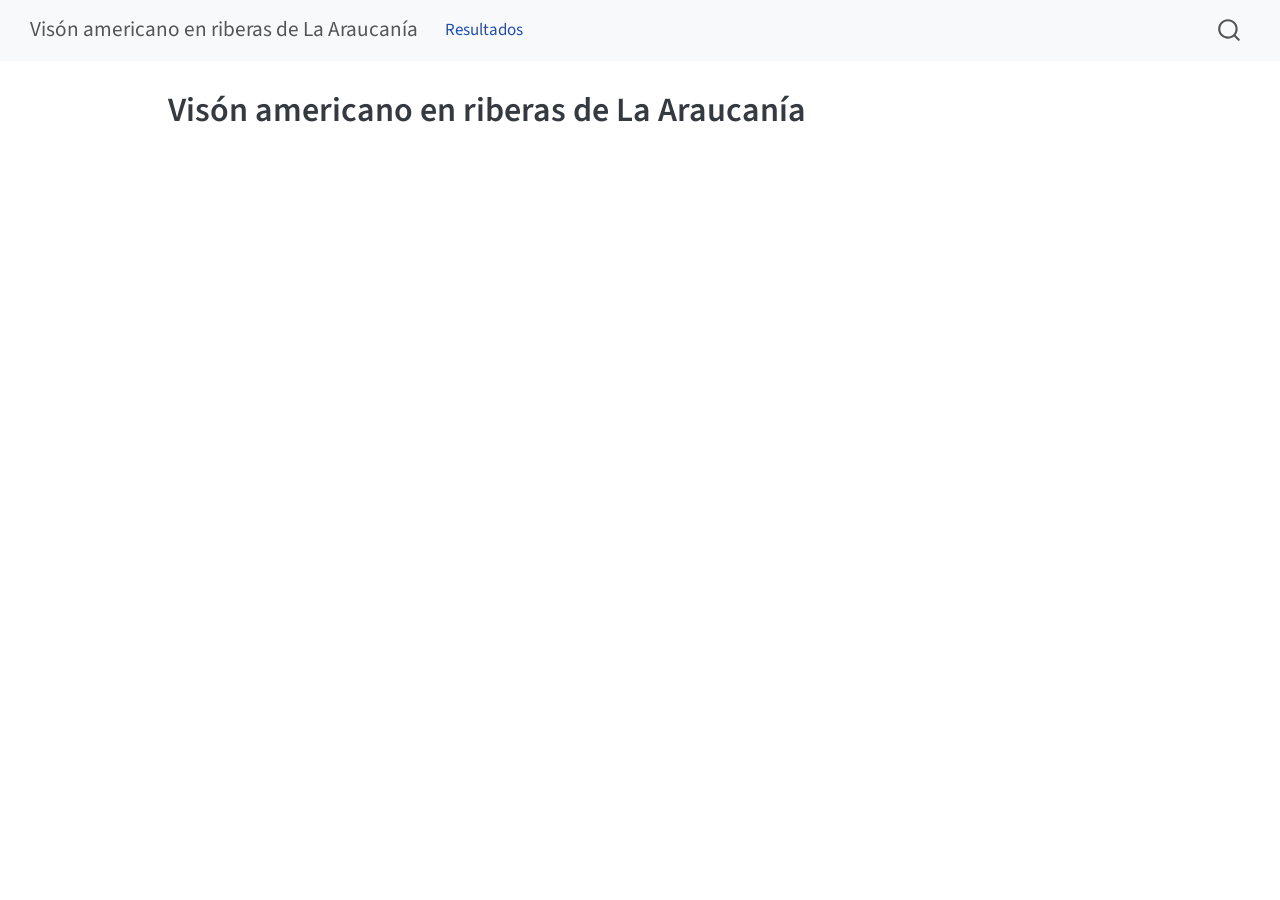
==== docs/index.html @ 44cff596 "eliminar docs/ de gitignore" ====
<!DOCTYPE html>
<html xmlns="http://www.w3.org/1999/xhtml" lang="en" xml:lang="en"><head>

<meta charset="utf-8">
<meta name="generator" content="quarto-1.9.38">

<meta name="viewport" content="width=device-width, initial-scale=1.0, user-scalable=yes">


<title>Visón americano en riberas de La Araucanía</title>
<style>
/* Default styles provided by pandoc.
** See https://pandoc.org/MANUAL.html#variables-for-html for config info.
*/
code{white-space: pre-wrap;}
span.smallcaps{font-variant: small-caps;}
div.columns{display: flex; gap: min(4vw, 1.5em);}
div.column{flex: auto; overflow-x: auto;}
div.hanging-indent{margin-left: 1.5em; text-indent: -1.5em;}
ul.task-list{list-style: none;}
ul.task-list li input[type="checkbox"] {
  width: 0.8em;
  margin: 0 0.8em 0.2em -1em; /* quarto-specific, see https://github.com/quarto-dev/quarto-cli/issues/4556 */ 
  vertical-align: middle;
}
</style>


<script src="site_libs/quarto-nav/quarto-nav.js"></script>
<script src="site_libs/quarto-nav/headroom.min.js"></script>
<script src="site_libs/clipboard/clipboard.min.js"></script>
<script src="site_libs/quarto-search/autocomplete.umd.js"></script>
<script src="site_libs/quarto-search/fuse.min.js"></script>
<script src="site_libs/quarto-search/quarto-search.js"></script>
<meta name="quarto:offset" content="./">
<script src="site_libs/quarto-html/quarto.js" type="module"></script>
<script src="site_libs/quarto-html/tabsets/tabsets.js" type="module"></script>
<script src="site_libs/quarto-html/popper.min.js"></script>
<script src="site_libs/quarto-html/tippy.umd.min.js"></script>
<script src="site_libs/quarto-html/anchor.min.js"></script>
<link href="site_libs/quarto-html/tippy.css" rel="stylesheet">
<link href="site_libs/quarto-html/quarto-syntax-highlighting-15634bcf2e68342d4ad2dfa704d543f6.css" rel="stylesheet" id="quarto-text-highlighting-styles">
<script src="site_libs/bootstrap/bootstrap.min.js"></script>
<link href="site_libs/bootstrap/bootstrap-icons.css" rel="stylesheet">
<link href="site_libs/bootstrap/bootstrap-158031087360bce0ff56dc785ce39e06.min.css" rel="stylesheet" append-hash="true" id="quarto-bootstrap" data-mode="light">
<script id="quarto-search-options" type="application/json">{
  "location": "navbar",
  "copy-button": false,
  "collapse-after": 3,
  "panel-placement": "end",
  "type": "overlay",
  "limit": 50,
  "keyboard-shortcut": [
    "f",
    "/",
    "s"
  ],
  "show-item-context": false,
  "language": {
    "search-no-results-text": "No results",
    "search-matching-documents-text": "matching documents",
    "search-copy-link-title": "Copy link to search",
    "search-hide-matches-text": "Hide additional matches",
    "search-more-match-text": "more match in this document",
    "search-more-matches-text": "more matches in this document",
    "search-clear-button-title": "Clear",
    "search-text-placeholder": "",
    "search-detached-cancel-button-title": "Cancel",
    "search-submit-button-title": "Submit",
    "search-label": "Search"
  }
}</script>


<link rel="stylesheet" href="styles.css">
</head>

<body class="nav-fixed quarto-light">

<div id="quarto-search-results"></div>
  <header id="quarto-header" class="headroom fixed-top">
    <nav class="navbar navbar-expand-lg " data-bs-theme="dark">
      <div class="navbar-container container-fluid">
      <div class="navbar-brand-container mx-auto">
    <a class="navbar-brand" href="./index.html">
    <span class="navbar-title">Visón americano en riberas de La Araucanía</span>
    </a>
  </div>
            <div id="quarto-search" class="" title="Search"></div>
          <button class="navbar-toggler" type="button" data-bs-toggle="collapse" data-bs-target="#navbarCollapse" aria-controls="navbarCollapse" role="menu" aria-expanded="false" aria-label="Toggle navigation" onclick="if (window.quartoToggleHeadroom) { window.quartoToggleHeadroom(); }">
  <span class="navbar-toggler-icon"></span>
</button>
          <div class="collapse navbar-collapse" id="navbarCollapse">
            <ul class="navbar-nav navbar-nav-scroll me-auto">
  <li class="nav-item">
    <a class="nav-link active" href="./index.html" aria-current="page"> 
<span class="menu-text">Resultados</span></a>
  </li>  
</ul>
          </div> <!-- /navcollapse -->
            <div class="quarto-navbar-tools">
</div>
      </div> <!-- /container-fluid -->
    </nav>
</header>
<!-- content -->
<div id="quarto-content" class="quarto-container page-columns page-rows-contents page-layout-article page-navbar">
<!-- sidebar -->
<!-- margin-sidebar -->
    <div id="quarto-margin-sidebar" class="sidebar margin-sidebar zindex-bottom">
        
    </div>
<!-- main -->
<main class="content" id="quarto-document-content">

<header id="title-block-header" class="quarto-title-block default">
<div class="quarto-title">
<h1 class="title">Visón americano en riberas de La Araucanía</h1>
</div>



<div class="quarto-title-meta">

    
  
    
  </div>
  


</header>





</main> <!-- /main -->
<script id="quarto-html-after-body" type="application/javascript">
  window.document.addEventListener("DOMContentLoaded", function (event) {
    const icon = "";
    const anchorJS = new window.AnchorJS();
    anchorJS.options = {
      placement: 'right',
      icon: icon
    };
    anchorJS.add('.anchored');
    const isCodeAnnotation = (el) => {
      for (const clz of el.classList) {
        if (clz.startsWith('code-annotation-')) {                     
          return true;
        }
      }
      return false;
    }
    const onCopySuccess = function(e) {
      // button target
      const button = e.trigger;
      // don't keep focus
      button.blur();
      // flash "checked"
      button.classList.add('code-copy-button-checked');
      var currentTitle = button.getAttribute("title");
      button.setAttribute("title", "Copied!");
      let tooltip;
      if (window.bootstrap) {
        button.setAttribute("data-bs-toggle", "tooltip");
        button.setAttribute("data-bs-placement", "left");
        button.setAttribute("data-bs-title", "Copied!");
        tooltip = new bootstrap.Tooltip(button, 
          { trigger: "manual", 
            customClass: "code-copy-button-tooltip",
            offset: [0, -8]});
        tooltip.show();    
      }
      setTimeout(function() {
        if (tooltip) {
          tooltip.hide();
          button.removeAttribute("data-bs-title");
          button.removeAttribute("data-bs-toggle");
          button.removeAttribute("data-bs-placement");
        }
        button.setAttribute("title", currentTitle);
        button.classList.remove('code-copy-button-checked');
      }, 1000);
      // clear code selection
      e.clearSelection();
    }
    const getTextToCopy = function(trigger) {
      const outerScaffold = trigger.parentElement.cloneNode(true);
      const codeEl = outerScaffold.querySelector('code');
      for (const childEl of codeEl.children) {
        if (isCodeAnnotation(childEl)) {
          childEl.remove();
        }
      }
      return codeEl.innerText;
    }
    const clipboard = new window.ClipboardJS('.code-copy-button:not([data-in-quarto-modal])', {
      text: getTextToCopy
    });
    clipboard.on('success', onCopySuccess);
    if (window.document.getElementById('quarto-embedded-source-code-modal')) {
      const clipboardModal = new window.ClipboardJS('.code-copy-button[data-in-quarto-modal]', {
        text: getTextToCopy,
        container: window.document.getElementById('quarto-embedded-source-code-modal')
      });
      clipboardModal.on('success', onCopySuccess);
    }
      var localhostRegex = new RegExp(/^(?:http|https):\/\/localhost\:?[0-9]*\//);
      var mailtoRegex = new RegExp(/^mailto:/);
        var filterRegex = new RegExp('/' + window.location.host + '/');
      var isInternal = (href) => {
          return filterRegex.test(href) || localhostRegex.test(href) || mailtoRegex.test(href);
      }
      // Inspect non-navigation links and adorn them if external
     var links = window.document.querySelectorAll('a[href]:not(.nav-link):not(.navbar-brand):not(.toc-action):not(.sidebar-link):not(.sidebar-item-toggle):not(.pagination-link):not(.no-external):not([aria-hidden]):not(.dropdown-item):not(.quarto-navigation-tool):not(.about-link)');
      for (var i=0; i<links.length; i++) {
        const link = links[i];
        if (!isInternal(link.href)) {
          // undo the damage that might have been done by quarto-nav.js in the case of
          // links that we want to consider external
          if (link.dataset.originalHref !== undefined) {
            link.href = link.dataset.originalHref;
          }
        }
      }
    function tippyHover(el, contentFn, onTriggerFn, onUntriggerFn) {
      const config = {
        allowHTML: true,
        maxWidth: 500,
        delay: 100,
        arrow: false,
        appendTo: function(el) {
            return el.parentElement;
        },
        interactive: true,
        interactiveBorder: 10,
        theme: 'quarto',
        placement: 'bottom-start',
      };
      if (contentFn) {
        config.content = contentFn;
      }
      if (onTriggerFn) {
        config.onTrigger = onTriggerFn;
      }
      if (onUntriggerFn) {
        config.onUntrigger = onUntriggerFn;
      }
      window.tippy(el, config); 
    }
    const noterefs = window.document.querySelectorAll('a[role="doc-noteref"]');
    for (var i=0; i<noterefs.length; i++) {
      const ref = noterefs[i];
      tippyHover(ref, function() {
        // use id or data attribute instead here
        let href = ref.getAttribute('data-footnote-href') || ref.getAttribute('href');
        try { href = new URL(href).hash; } catch {}
        const id = href.replace(/^#\/?/, "");
        const note = window.document.getElementById(id);
        if (note) {
          return note.innerHTML;
        } else {
          return "";
        }
      });
    }
    const xrefs = window.document.querySelectorAll('a.quarto-xref');
    const processXRef = (id, note) => {
      // Strip column container classes
      const stripColumnClz = (el) => {
        el.classList.remove("page-full", "page-columns");
        if (el.children) {
          for (const child of el.children) {
            stripColumnClz(child);
          }
        }
      }
      stripColumnClz(note)
      if (id === null || id.startsWith('sec-')) {
        // Special case sections, only their first couple elements
        const container = document.createElement("div");
        if (note.children && note.children.length > 2) {
          container.appendChild(note.children[0].cloneNode(true));
          for (let i = 1; i < note.children.length; i++) {
            const child = note.children[i];
            if (child.tagName === "P" && child.innerText === "") {
              continue;
            } else {
              container.appendChild(child.cloneNode(true));
              break;
            }
          }
          if (window.Quarto?.typesetMath) {
            window.Quarto.typesetMath(container);
          }
          return container.innerHTML
        } else {
          if (window.Quarto?.typesetMath) {
            window.Quarto.typesetMath(note);
          }
          return note.innerHTML;
        }
      } else {
        // Remove any anchor links if they are present
        const anchorLink = note.querySelector('a.anchorjs-link');
        if (anchorLink) {
          anchorLink.remove();
        }
        if (window.Quarto?.typesetMath) {
          window.Quarto.typesetMath(note);
        }
        if (note.classList.contains("callout")) {
          return note.outerHTML;
        } else {
          return note.innerHTML;
        }
      }
    }
    for (var i=0; i<xrefs.length; i++) {
      const xref = xrefs[i];
      tippyHover(xref, undefined, function(instance) {
        instance.disable();
        let url = xref.getAttribute('href');
        let hash = undefined; 
        if (url.startsWith('#')) {
          hash = url;
        } else {
          try { hash = new URL(url).hash; } catch {}
        }
        if (hash) {
          const id = hash.replace(/^#\/?/, "");
          const note = window.document.getElementById(id);
          if (note !== null) {
            try {
              const html = processXRef(id, note.cloneNode(true));
              instance.setContent(html);
            } finally {
              instance.enable();
              instance.show();
            }
          } else {
            // See if we can fetch this
            fetch(url.split('#')[0])
            .then(res => res.text())
            .then(html => {
              const parser = new DOMParser();
              const htmlDoc = parser.parseFromString(html, "text/html");
              const note = htmlDoc.getElementById(id);
              if (note !== null) {
                const html = processXRef(id, note);
                instance.setContent(html);
              } 
            }).finally(() => {
              instance.enable();
              instance.show();
            });
          }
        } else {
          // See if we can fetch a full url (with no hash to target)
          // This is a special case and we should probably do some content thinning / targeting
          fetch(url)
          .then(res => res.text())
          .then(html => {
            const parser = new DOMParser();
            const htmlDoc = parser.parseFromString(html, "text/html");
            const note = htmlDoc.querySelector('main.content');
            if (note !== null) {
              // This should only happen for chapter cross references
              // (since there is no id in the URL)
              // remove the first header
              if (note.children.length > 0 && note.children[0].tagName === "HEADER") {
                note.children[0].remove();
              }
              const html = processXRef(null, note);
              instance.setContent(html);
            } 
          }).finally(() => {
            instance.enable();
            instance.show();
          });
        }
      }, function(instance) {
      });
    }
        let selectedAnnoteEl;
        const selectorForAnnotation = ( cell, annotation) => {
          let cellAttr = 'data-code-cell="' + cell + '"';
          let lineAttr = 'data-code-annotation="' +  annotation + '"';
          const selector = 'span[' + cellAttr + '][' + lineAttr + ']';
          return selector;
        }
        const selectCodeLines = (annoteEl) => {
          const doc = window.document;
          const targetCell = annoteEl.getAttribute("data-target-cell");
          const targetAnnotation = annoteEl.getAttribute("data-target-annotation");
          const annoteSpan = window.document.querySelector(selectorForAnnotation(targetCell, targetAnnotation));
          const lines = annoteSpan.getAttribute("data-code-lines").split(",");
          const lineIds = lines.map((line) => {
            return targetCell + "-" + line;
          })
          let top = null;
          let height = null;
          let parent = null;
          if (lineIds.length > 0) {
              //compute the position of the single el (top and bottom and make a div)
              const el = window.document.getElementById(lineIds[0]);
              top = el.offsetTop;
              height = el.offsetHeight;
              parent = el.parentElement.parentElement;
            if (lineIds.length > 1) {
              const lastEl = window.document.getElementById(lineIds[lineIds.length - 1]);
              const bottom = lastEl.offsetTop + lastEl.offsetHeight;
              height = bottom - top;
            }
            if (top !== null && height !== null && parent !== null) {
              // cook up a div (if necessary) and position it 
              let div = window.document.getElementById("code-annotation-line-highlight");
              if (div === null) {
                div = window.document.createElement("div");
                div.setAttribute("id", "code-annotation-line-highlight");
                div.style.position = 'absolute';
                parent.appendChild(div);
              }
              div.style.top = top - 2 + "px";
              div.style.height = height + 4 + "px";
              div.style.left = 0;
              let gutterDiv = window.document.getElementById("code-annotation-line-highlight-gutter");
              if (gutterDiv === null) {
                gutterDiv = window.document.createElement("div");
                gutterDiv.setAttribute("id", "code-annotation-line-highlight-gutter");
                gutterDiv.style.position = 'absolute';
                const codeCell = window.document.getElementById(targetCell);
                const gutter = codeCell.querySelector('.code-annotation-gutter');
                gutter.appendChild(gutterDiv);
              }
              gutterDiv.style.top = top - 2 + "px";
              gutterDiv.style.height = height + 4 + "px";
            }
            selectedAnnoteEl = annoteEl;
          }
        };
        const unselectCodeLines = () => {
          const elementsIds = ["code-annotation-line-highlight", "code-annotation-line-highlight-gutter"];
          elementsIds.forEach((elId) => {
            const div = window.document.getElementById(elId);
            if (div) {
              div.remove();
            }
          });
          selectedAnnoteEl = undefined;
        };
          // Handle positioning of the toggle
      window.addEventListener(
        "resize",
        throttle(() => {
          elRect = undefined;
          if (selectedAnnoteEl) {
            selectCodeLines(selectedAnnoteEl);
          }
        }, 10)
      );
      function throttle(fn, ms) {
      let throttle = false;
      let timer;
        return (...args) => {
          if(!throttle) { // first call gets through
              fn.apply(this, args);
              throttle = true;
          } else { // all the others get throttled
              if(timer) clearTimeout(timer); // cancel #2
              timer = setTimeout(() => {
                fn.apply(this, args);
                timer = throttle = false;
              }, ms);
          }
        };
      }
        // Attach click handler to the DT
        const annoteDls = window.document.querySelectorAll('dt[data-target-cell]');
        for (const annoteDlNode of annoteDls) {
          annoteDlNode.addEventListener('click', (event) => {
            const clickedEl = event.target;
            if (clickedEl !== selectedAnnoteEl) {
              unselectCodeLines();
              const activeEl = window.document.querySelector('dt[data-target-cell].code-annotation-active');
              if (activeEl) {
                activeEl.classList.remove('code-annotation-active');
              }
              selectCodeLines(clickedEl);
              clickedEl.classList.add('code-annotation-active');
            } else {
              // Unselect the line
              unselectCodeLines();
              clickedEl.classList.remove('code-annotation-active');
            }
          });
        }
    const findCites = (el) => {
      const parentEl = el.parentElement;
      if (parentEl) {
        const cites = parentEl.dataset.cites;
        if (cites) {
          return {
            el,
            cites: cites.split(' ')
          };
        } else {
          return findCites(el.parentElement)
        }
      } else {
        return undefined;
      }
    };
    var bibliorefs = window.document.querySelectorAll('a[role="doc-biblioref"]');
    for (var i=0; i<bibliorefs.length; i++) {
      const ref = bibliorefs[i];
      const citeInfo = findCites(ref);
      if (citeInfo) {
        tippyHover(citeInfo.el, function() {
          var popup = window.document.createElement('div');
          citeInfo.cites.forEach(function(cite) {
            var citeDiv = window.document.createElement('div');
            citeDiv.classList.add('hanging-indent');
            citeDiv.classList.add('csl-entry');
            var biblioDiv = window.document.getElementById('ref-' + cite);
            if (biblioDiv) {
              citeDiv.innerHTML = biblioDiv.innerHTML;
            }
            popup.appendChild(citeDiv);
          });
          return popup.innerHTML;
        });
      }
    }
  });
  </script>
</div> <!-- /content -->




</body></html>
---- docs/site_libs/quarto-html/tippy.css ----
.tippy-box[data-animation=fade][data-state=hidden]{opacity:0}[data-tippy-root]{max-width:calc(100vw - 10px)}.tippy-box{position:relative;background-color:#333;color:#fff;border-radius:4px;font-size:14px;line-height:1.4;white-space:normal;outline:0;transition-property:transform,visibility,opacity}.tippy-box[data-placement^=top]>.tippy-arrow{bottom:0}.tippy-box[data-placement^=top]>.tippy-arrow:before{bottom:-7px;left:0;border-width:8px 8px 0;border-top-color:initial;transform-origin:center top}.tippy-box[data-placement^=bottom]>.tippy-arrow{top:0}.tippy-box[data-placement^=bottom]>.tippy-arrow:before{top:-7px;left:0;border-width:0 8px 8px;border-bottom-color:initial;transform-origin:center bottom}.tippy-box[data-placement^=left]>.tippy-arrow{right:0}.tippy-box[data-placement^=left]>.tippy-arrow:before{border-width:8px 0 8px 8px;border-left-color:initial;right:-7px;transform-origin:center left}.tippy-box[data-placement^=right]>.tippy-arrow{left:0}.tippy-box[data-placement^=right]>.tippy-arrow:before{left:-7px;border-width:8px 8px 8px 0;border-right-color:initial;transform-origin:center right}.tippy-box[data-inertia][data-state=visible]{transition-timing-function:cubic-bezier(.54,1.5,.38,1.11)}.tippy-arrow{width:16px;height:16px;color:#333}.tippy-arrow:before{content:"";position:absolute;border-color:transparent;border-style:solid}.tippy-content{position:relative;padding:5px 9px;z-index:1}
---- docs/site_libs/quarto-html/quarto-syntax-highlighting-15634bcf2e68342d4ad2dfa704d543f6.css ----
/* quarto syntax highlight colors */
:root {
  --quarto-hl-ot-color: #003B4F;
  --quarto-hl-at-color: #657422;
  --quarto-hl-ss-color: #20794D;
  --quarto-hl-an-color: #5E5E5E;
  --quarto-hl-fu-color: #4758AB;
  --quarto-hl-st-color: #20794D;
  --quarto-hl-cf-color: #003B4F;
  --quarto-hl-op-color: #5E5E5E;
  --quarto-hl-er-color: #AD0000;
  --quarto-hl-bn-color: #AD0000;
  --quarto-hl-al-color: #AD0000;
  --quarto-hl-va-color: #111111;
  --quarto-hl-bu-color: inherit;
  --quarto-hl-ex-color: inherit;
  --quarto-hl-pp-color: #AD0000;
  --quarto-hl-in-color: #5E5E5E;
  --quarto-hl-vs-color: #20794D;
  --quarto-hl-wa-color: #5E5E5E;
  --quarto-hl-do-color: #5E5E5E;
  --quarto-hl-im-color: #00769E;
  --quarto-hl-ch-color: #20794D;
  --quarto-hl-dt-color: #AD0000;
  --quarto-hl-fl-color: #AD0000;
  --quarto-hl-co-color: #5E5E5E;
  --quarto-hl-cv-color: #5E5E5E;
  --quarto-hl-cn-color: #8f5902;
  --quarto-hl-sc-color: #5E5E5E;
  --quarto-hl-dv-color: #AD0000;
  --quarto-hl-kw-color: #003B4F;
}

/* other quarto variables */
:root {
  --quarto-font-monospace: SFMono-Regular, Menlo, Monaco, Consolas, "Liberation Mono", "Courier New", monospace;
}

/* syntax highlight based on Pandoc's rules */
pre > code.sourceCode > span {
  color: #003B4F;
}

code.sourceCode > span {
  color: #003B4F;
}

div.sourceCode,
div.sourceCode pre.sourceCode {
  color: #003B4F;
}

/* Normal */
code span {
  color: #003B4F;
}

/* Alert */
code span.al {
  color: #AD0000;
  font-style: inherit;
}

/* Annotation */
code span.an {
  color: #5E5E5E;
  font-style: inherit;
}

/* Attribute */
code span.at {
  color: #657422;
  font-style: inherit;
}

/* BaseN */
code span.bn {
  color: #AD0000;
  font-style: inherit;
}

/* BuiltIn */
code span.bu {
  font-style: inherit;
}

/* ControlFlow */
code span.cf {
  color: #003B4F;
  font-weight: bold;
  font-style: inherit;
}

/* Char */
code span.ch {
  color: #20794D;
  font-style: inherit;
}

/* Constant */
code span.cn {
  color: #8f5902;
  font-style: inherit;
}

/* Comment */
code span.co {
  color: #5E5E5E;
  font-style: inherit;
}

/* CommentVar */
code span.cv {
  color: #5E5E5E;
  font-style: italic;
}

/* Documentation */
code span.do {
  color: #5E5E5E;
  font-style: italic;
}

/* DataType */
code span.dt {
  color: #AD0000;
  font-style: inherit;
}

/* DecVal */
code span.dv {
  color: #AD0000;
  font-style: inherit;
}

/* Error */
code span.er {
  color: #AD0000;
  font-style: inherit;
}

/* Extension */
code span.ex {
  font-style: inherit;
}

/* Float */
code span.fl {
  color: #AD0000;
  font-style: inherit;
}

/* Function */
code span.fu {
  color: #4758AB;
  font-style: inherit;
}

/* Import */
code span.im {
  color: #00769E;
  font-style: inherit;
}

/* Information */
code span.in {
  color: #5E5E5E;
  font-style: inherit;
}

/* Keyword */
code span.kw {
  color: #003B4F;
  font-weight: bold;
  font-style: inherit;
}

/* Operator */
code span.op {
  color: #5E5E5E;
  font-style: inherit;
}

/* Other */
code span.ot {
  color: #003B4F;
  font-style: inherit;
}

/* Preprocessor */
code span.pp {
  color: #AD0000;
  font-style: inherit;
}

/* SpecialChar */
code span.sc {
  color: #5E5E5E;
  font-style: inherit;
}

/* SpecialString */
code span.ss {
  color: #20794D;
  font-style: inherit;
}

/* String */
code span.st {
  color: #20794D;
  font-style: inherit;
}

/* Variable */
code span.va {
  color: #111111;
  font-style: inherit;
}

/* VerbatimString */
code span.vs {
  color: #20794D;
  font-style: inherit;
}

/* Warning */
code span.wa {
  color: #5E5E5E;
  font-style: italic;
}

.prevent-inlining {
  content: "</";
}

/*# sourceMappingURL=f23921c56f73e400b49028c9186a1aa0.css.map */
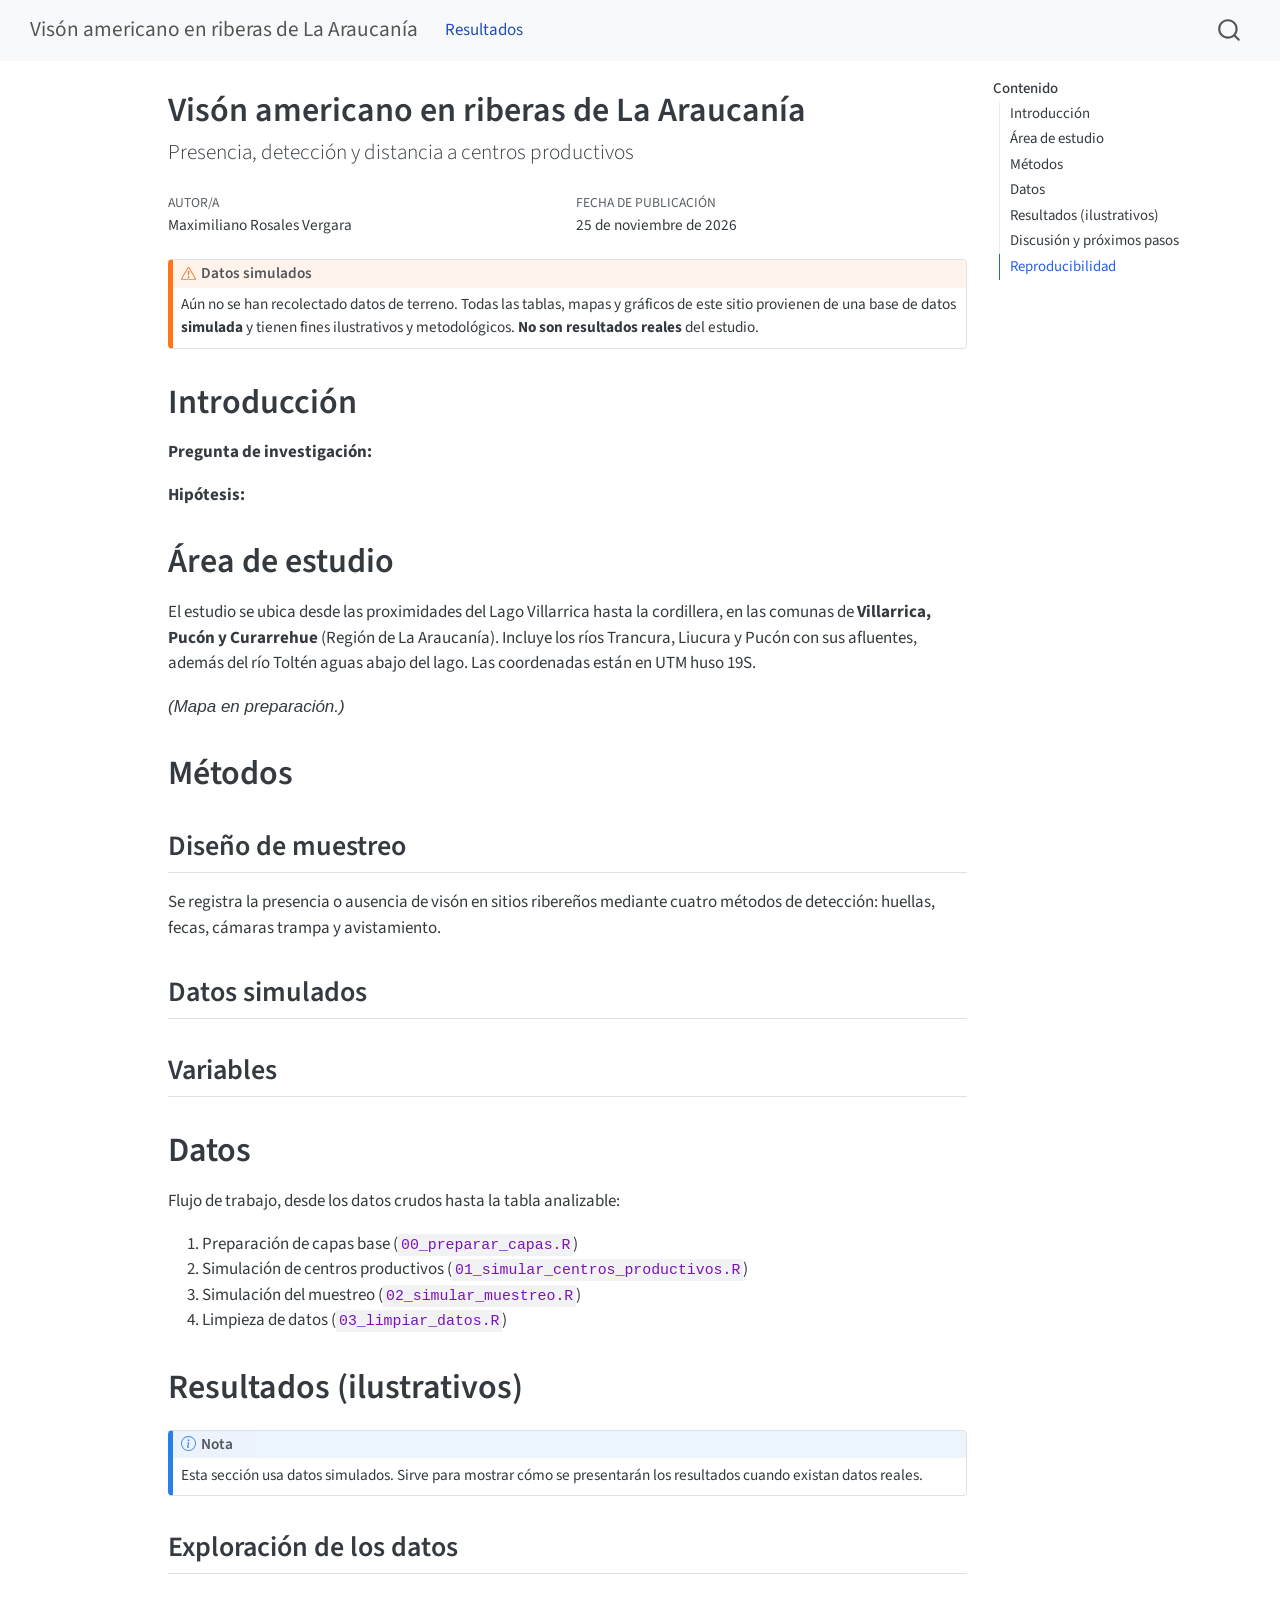
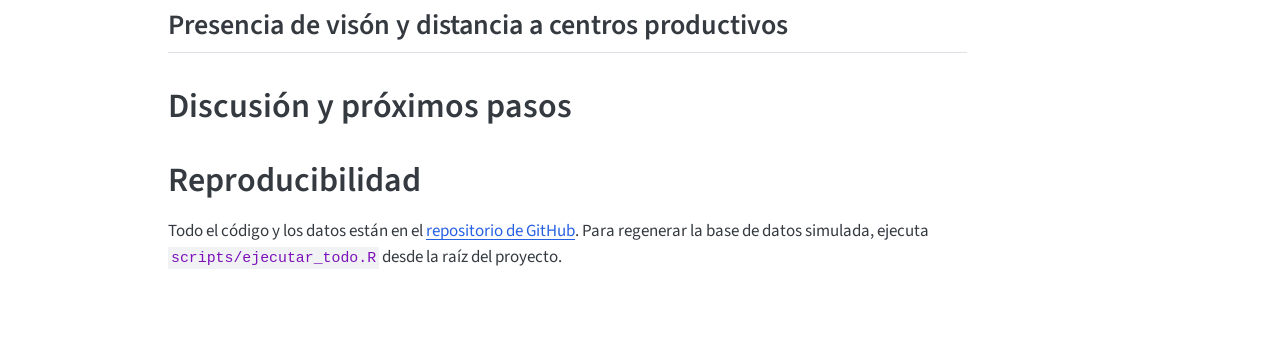
==== commit 3e5c385f: "agregar script mapa area de estudio" ====
--- a/docs/index.html
+++ b/docs/index.html
@@ -1,11 +1,12 @@
 <!DOCTYPE html>
-<html xmlns="http://www.w3.org/1999/xhtml" lang="en" xml:lang="en"><head>
+<html xmlns="http://www.w3.org/1999/xhtml" lang="es" xml:lang="es"><head>
 
 <meta charset="utf-8">
 <meta name="generator" content="quarto-1.9.38">
 
 <meta name="viewport" content="width=device-width, initial-scale=1.0, user-scalable=yes">
 
+<meta name="author" content="Maximiliano Rosales Vergara">
 
 <title>Visón americano en riberas de La Araucanía</title>
 <style>
@@ -57,17 +58,17 @@
   ],
   "show-item-context": false,
   "language": {
-    "search-no-results-text": "No results",
-    "search-matching-documents-text": "matching documents",
-    "search-copy-link-title": "Copy link to search",
-    "search-hide-matches-text": "Hide additional matches",
-    "search-more-match-text": "more match in this document",
-    "search-more-matches-text": "more matches in this document",
-    "search-clear-button-title": "Clear",
+    "search-no-results-text": "No se han encontrado resultados",
+    "search-matching-documents-text": "documentos encontrados",
+    "search-copy-link-title": "Copiar el enlace en la búsqueda",
+    "search-hide-matches-text": "Ocultar resultados adicionales",
+    "search-more-match-text": "resultado adicional en este documento",
+    "search-more-matches-text": "resultados adicionales en este documento",
+    "search-clear-button-title": "Borrar",
     "search-text-placeholder": "",
-    "search-detached-cancel-button-title": "Cancel",
-    "search-submit-button-title": "Submit",
-    "search-label": "Search"
+    "search-detached-cancel-button-title": "Cancelar",
+    "search-submit-button-title": "Enviar",
+    "search-label": "Buscar"
   }
 }</script>
 
@@ -86,8 +87,8 @@
     <span class="navbar-title">Visón americano en riberas de La Araucanía</span>
     </a>
   </div>
-            <div id="quarto-search" class="" title="Search"></div>
-          <button class="navbar-toggler" type="button" data-bs-toggle="collapse" data-bs-target="#navbarCollapse" aria-controls="navbarCollapse" role="menu" aria-expanded="false" aria-label="Toggle navigation" onclick="if (window.quartoToggleHeadroom) { window.quartoToggleHeadroom(); }">
+            <div id="quarto-search" class="" title="Buscar"></div>
+          <button class="navbar-toggler" type="button" data-bs-toggle="collapse" data-bs-target="#navbarCollapse" aria-controls="navbarCollapse" role="menu" aria-expanded="false" aria-label="Navegación de palanca" onclick="if (window.quartoToggleHeadroom) { window.quartoToggleHeadroom(); }">
   <span class="navbar-toggler-icon"></span>
 </button>
           <div class="collapse navbar-collapse" id="navbarCollapse">
@@ -107,8 +108,29 @@
 <div id="quarto-content" class="quarto-container page-columns page-rows-contents page-layout-article page-navbar">
 <!-- sidebar -->
 <!-- margin-sidebar -->
-    <div id="quarto-margin-sidebar" class="sidebar margin-sidebar zindex-bottom">
-        
+    <div id="quarto-margin-sidebar" class="sidebar margin-sidebar">
+        <nav id="TOC" role="doc-toc" class="toc-active">
+    <h2 id="toc-title">Contenido</h2>
+   
+  <ul class="collapse">
+  <li><a href="#introducción" id="toc-introducción" class="nav-link active" data-scroll-target="#introducción">Introducción</a></li>
+  <li><a href="#área-de-estudio" id="toc-área-de-estudio" class="nav-link" data-scroll-target="#área-de-estudio">Área de estudio</a></li>
+  <li><a href="#métodos" id="toc-métodos" class="nav-link" data-scroll-target="#métodos">Métodos</a>
+  <ul class="collapse">
+  <li><a href="#diseño-de-muestreo" id="toc-diseño-de-muestreo" class="nav-link" data-scroll-target="#diseño-de-muestreo">Diseño de muestreo</a></li>
+  <li><a href="#datos-simulados-1" id="toc-datos-simulados-1" class="nav-link" data-scroll-target="#datos-simulados-1">Datos simulados</a></li>
+  <li><a href="#variables" id="toc-variables" class="nav-link" data-scroll-target="#variables">Variables</a></li>
+  </ul></li>
+  <li><a href="#datos" id="toc-datos" class="nav-link" data-scroll-target="#datos">Datos</a></li>
+  <li><a href="#resultados-ilustrativos" id="toc-resultados-ilustrativos" class="nav-link" data-scroll-target="#resultados-ilustrativos">Resultados (ilustrativos)</a>
+  <ul class="collapse">
+  <li><a href="#exploración-de-los-datos" id="toc-exploración-de-los-datos" class="nav-link" data-scroll-target="#exploración-de-los-datos">Exploración de los datos</a></li>
+  <li><a href="#presencia-de-visón-y-distancia-a-centros-productivos" id="toc-presencia-de-visón-y-distancia-a-centros-productivos" class="nav-link" data-scroll-target="#presencia-de-visón-y-distancia-a-centros-productivos">Presencia de visón y distancia a centros productivos</a></li>
+  </ul></li>
+  <li><a href="#discusión-y-próximos-pasos" id="toc-discusión-y-próximos-pasos" class="nav-link" data-scroll-target="#discusión-y-próximos-pasos">Discusión y próximos pasos</a></li>
+  <li><a href="#reproducibilidad" id="toc-reproducibilidad" class="nav-link" data-scroll-target="#reproducibilidad">Reproducibilidad</a></li>
+  </ul>
+</nav>
     </div>
 <!-- main -->
 <main class="content" id="quarto-document-content">
@@ -116,13 +138,26 @@
 <header id="title-block-header" class="quarto-title-block default">
 <div class="quarto-title">
 <h1 class="title">Visón americano en riberas de La Araucanía</h1>
+<p class="subtitle lead">Presencia, detección y distancia a centros productivos</p>
 </div>
 
 
 
 <div class="quarto-title-meta">
 
+    <div>
+    <div class="quarto-title-meta-heading">Autor/a</div>
+    <div class="quarto-title-meta-contents">
+             <p>Maximiliano Rosales Vergara </p>
+          </div>
+  </div>
     
+    <div>
+    <div class="quarto-title-meta-heading">Fecha de publicación</div>
+    <div class="quarto-title-meta-contents">
+      <p class="date">25 de noviembre de 2026</p>
+    </div>
+  </div>
   
     
   </div>
@@ -132,8 +167,93 @@
 </header>
 
 
-
-
+<div class="callout callout-style-default callout-warning callout-titled">
+<div class="callout-header d-flex align-content-center">
+<div class="callout-icon-container">
+<i class="callout-icon"></i>
+</div>
+<div class="callout-title-container flex-fill">
+<span class="screen-reader-only">Advertencia</span>Datos simulados
+</div>
+</div>
+<div class="callout-body-container callout-body">
+<p>Aún no se han recolectado datos de terreno. Todas las tablas, mapas y gráficos de este sitio provienen de una base de datos <strong>simulada</strong> y tienen fines ilustrativos y metodológicos. <strong>No son resultados reales</strong> del estudio.</p>
+</div>
+</div>
+<section id="introducción" class="level1">
+<h1>Introducción</h1>
+<!-- TODO: contexto breve (2-4 líneas): por qué importa el visón americano en esta zona. -->
+<p><strong>Pregunta de investigación:</strong> <!-- TODO: escribir con tus palabras --></p>
+<p><strong>Hipótesis:</strong> <!-- TODO: escribir con tus palabras --></p>
+</section>
+<section id="área-de-estudio" class="level1">
+<h1>Área de estudio</h1>
+<p>El estudio se ubica desde las proximidades del Lago Villarrica hasta la cordillera, en las comunas de <strong>Villarrica, Pucón y Curarrehue</strong> (Región de La Araucanía). Incluye los ríos Trancura, Liucura y Pucón con sus afluentes, además del río Toltén aguas abajo del lago. Las coordenadas están en UTM huso 19S.</p>
+<!-- Mapa: se genera con scripts/04_mapa_area_estudio.R y se guarda en figures/ -->
+<!-- ![Área de estudio y red hídrica](figures/mapa_area_estudio.png) -->
+<p><em>(Mapa en preparación.)</em></p>
+</section>
+<section id="métodos" class="level1">
+<h1>Métodos</h1>
+<section id="diseño-de-muestreo" class="level2">
+<h2 class="anchored" data-anchor-id="diseño-de-muestreo">Diseño de muestreo</h2>
+<p>Se registra la presencia o ausencia de visón en sitios ribereños mediante cuatro métodos de detección: huellas, fecas, cámaras trampa y avistamiento.</p>
+<!-- TODO: número de sitios, criterio de selección, esfuerzo de muestreo, visitas repetidas. -->
+</section>
+<section id="datos-simulados-1" class="level2">
+<h2 class="anchored" data-anchor-id="datos-simulados-1">Datos simulados</h2>
+<!-- TODO: explicar qué parámetros se simularon (ver data/simulacion/parametros_simulacion.csv) y por qué. -->
+</section>
+<section id="variables" class="level2">
+<h2 class="anchored" data-anchor-id="variables">Variables</h2>
+<!-- TODO: variable respuesta (presencia/ausencia) y predictora principal (distancia a centros productivos). -->
+</section>
+</section>
+<section id="datos" class="level1">
+<h1>Datos</h1>
+<p>Flujo de trabajo, desde los datos crudos hasta la tabla analizable:</p>
+<ol type="1">
+<li>Preparación de capas base (<code>00_preparar_capas.R</code>)</li>
+<li>Simulación de centros productivos (<code>01_simular_centros_productivos.R</code>)</li>
+<li>Simulación del muestreo (<code>02_simular_muestreo.R</code>)</li>
+<li>Limpieza de datos (<code>03_limpiar_datos.R</code>)</li>
+</ol>
+<!-- TODO: tabla resumen de la limpieza (data/clean/registro_limpieza.csv) y enlace al diccionario de datos. -->
+</section>
+<section id="resultados-ilustrativos" class="level1">
+<h1>Resultados (ilustrativos)</h1>
+<div class="callout callout-style-default callout-note callout-titled">
+<div class="callout-header d-flex align-content-center">
+<div class="callout-icon-container">
+<i class="callout-icon"></i>
+</div>
+<div class="callout-title-container flex-fill">
+Nota
+</div>
+</div>
+<div class="callout-body-container callout-body">
+<p>Esta sección usa datos simulados. Sirve para mostrar cómo se presentarán los resultados cuando existan datos reales.</p>
+</div>
+</div>
+<section id="exploración-de-los-datos" class="level2">
+<h2 class="anchored" data-anchor-id="exploración-de-los-datos">Exploración de los datos</h2>
+<!-- TODO: número de sitios y visitas, detecciones por método. -->
+</section>
+<section id="presencia-de-visón-y-distancia-a-centros-productivos" class="level2">
+<h2 class="anchored" data-anchor-id="presencia-de-visón-y-distancia-a-centros-productivos">Presencia de visón y distancia a centros productivos</h2>
+<!-- TODO: figura principal y, más adelante, modelo. -->
+</section>
+</section>
+<section id="discusión-y-próximos-pasos" class="level1">
+<h1>Discusión y próximos pasos</h1>
+<!-- TODO: limitaciones del diseño y de la simulación; plan de campaña de terreno. -->
+</section>
+<section id="reproducibilidad" class="level1">
+<h1>Reproducibilidad</h1>
+<p>Todo el código y los datos están en el <a href="https://github.com/MaximilianoRosales/analisis_vison_tesis">repositorio de GitHub</a>. Para regenerar la base de datos simulada, ejecuta <code>scripts/ejecutar_todo.R</code> desde la raíz del proyecto.</p>
+
+
+</section>
 
 </main> <!-- /main -->
 <script id="quarto-html-after-body" type="application/javascript">
@@ -161,12 +281,12 @@
       // flash "checked"
       button.classList.add('code-copy-button-checked');
       var currentTitle = button.getAttribute("title");
-      button.setAttribute("title", "Copied!");
+      button.setAttribute("title", "Copiado");
       let tooltip;
       if (window.bootstrap) {
         button.setAttribute("data-bs-toggle", "tooltip");
         button.setAttribute("data-bs-placement", "left");
-        button.setAttribute("data-bs-title", "Copied!");
+        button.setAttribute("data-bs-title", "Copiado");
         tooltip = new bootstrap.Tooltip(button, 
           { trigger: "manual", 
             customClass: "code-copy-button-tooltip",
--- a/docs/styles.css
+++ b/docs/styles.css
@@ -0,0 +1 @@
+/* Estilos del sitio */
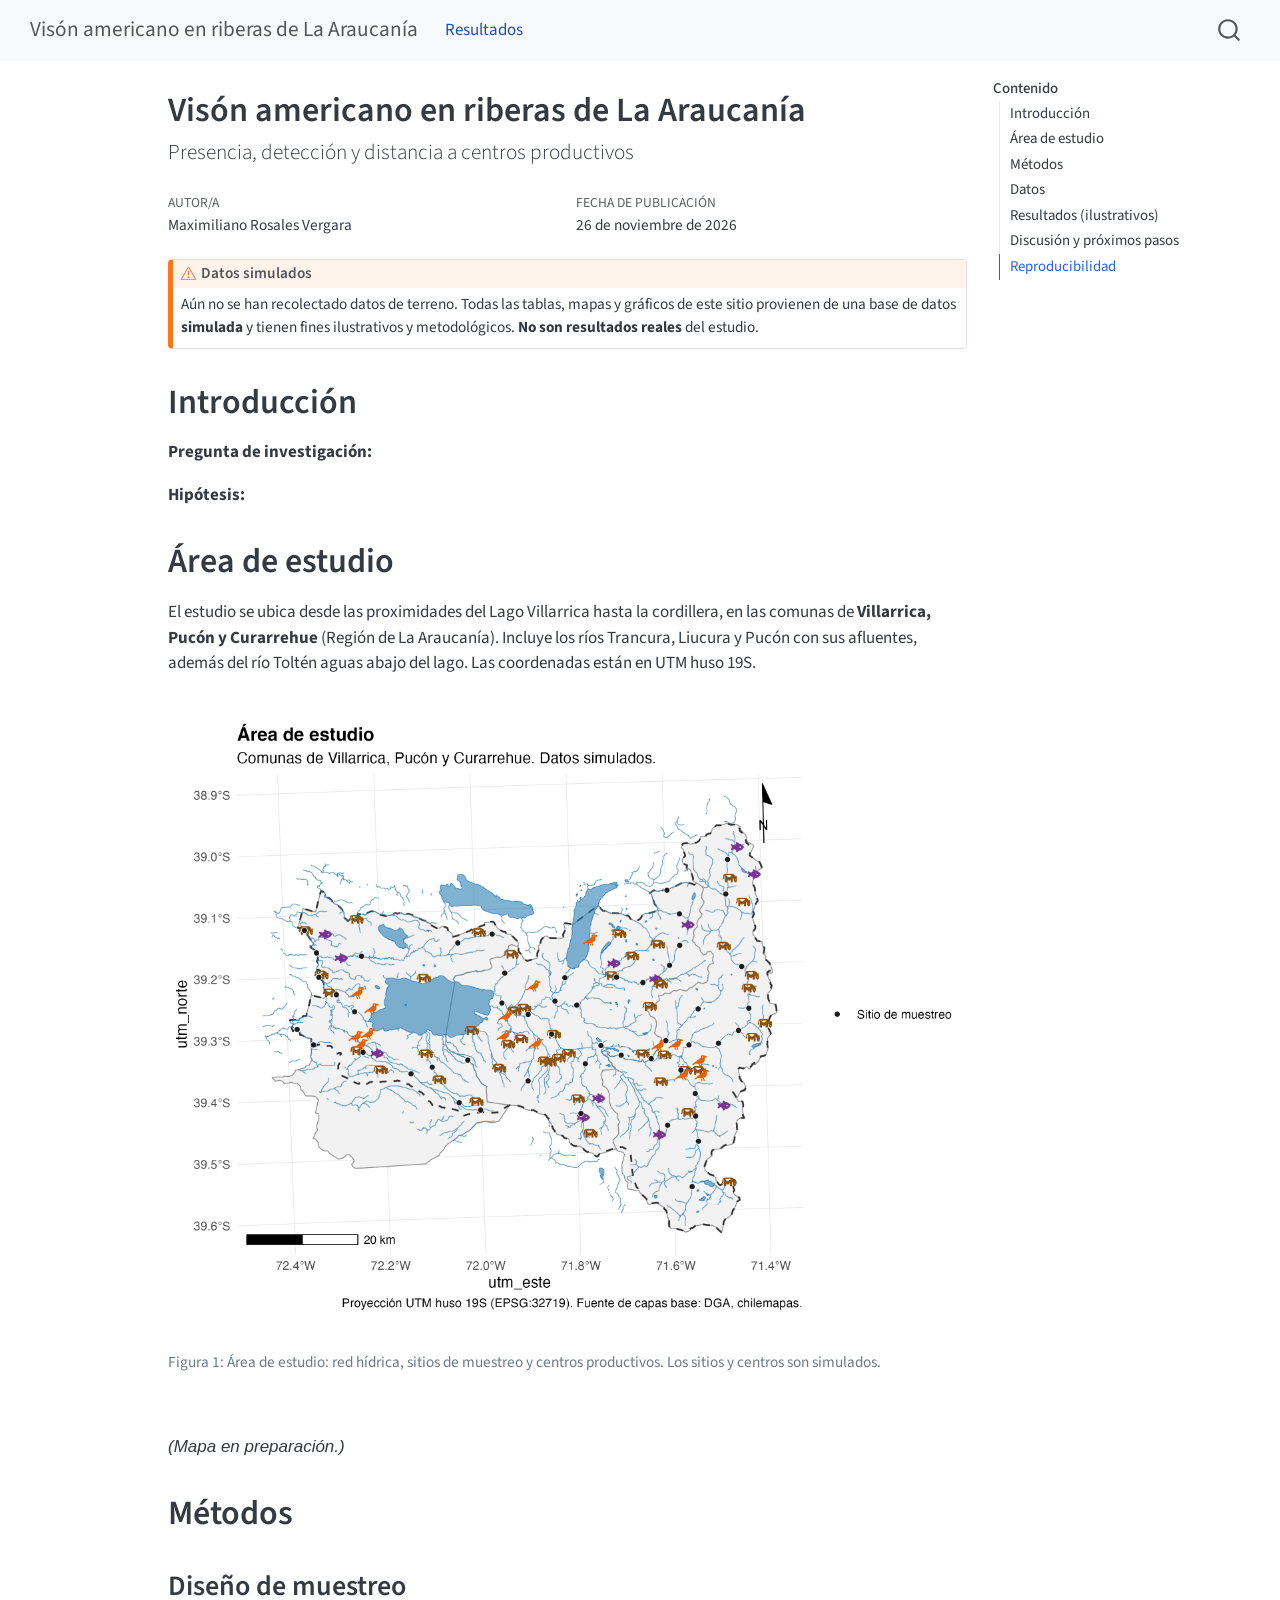
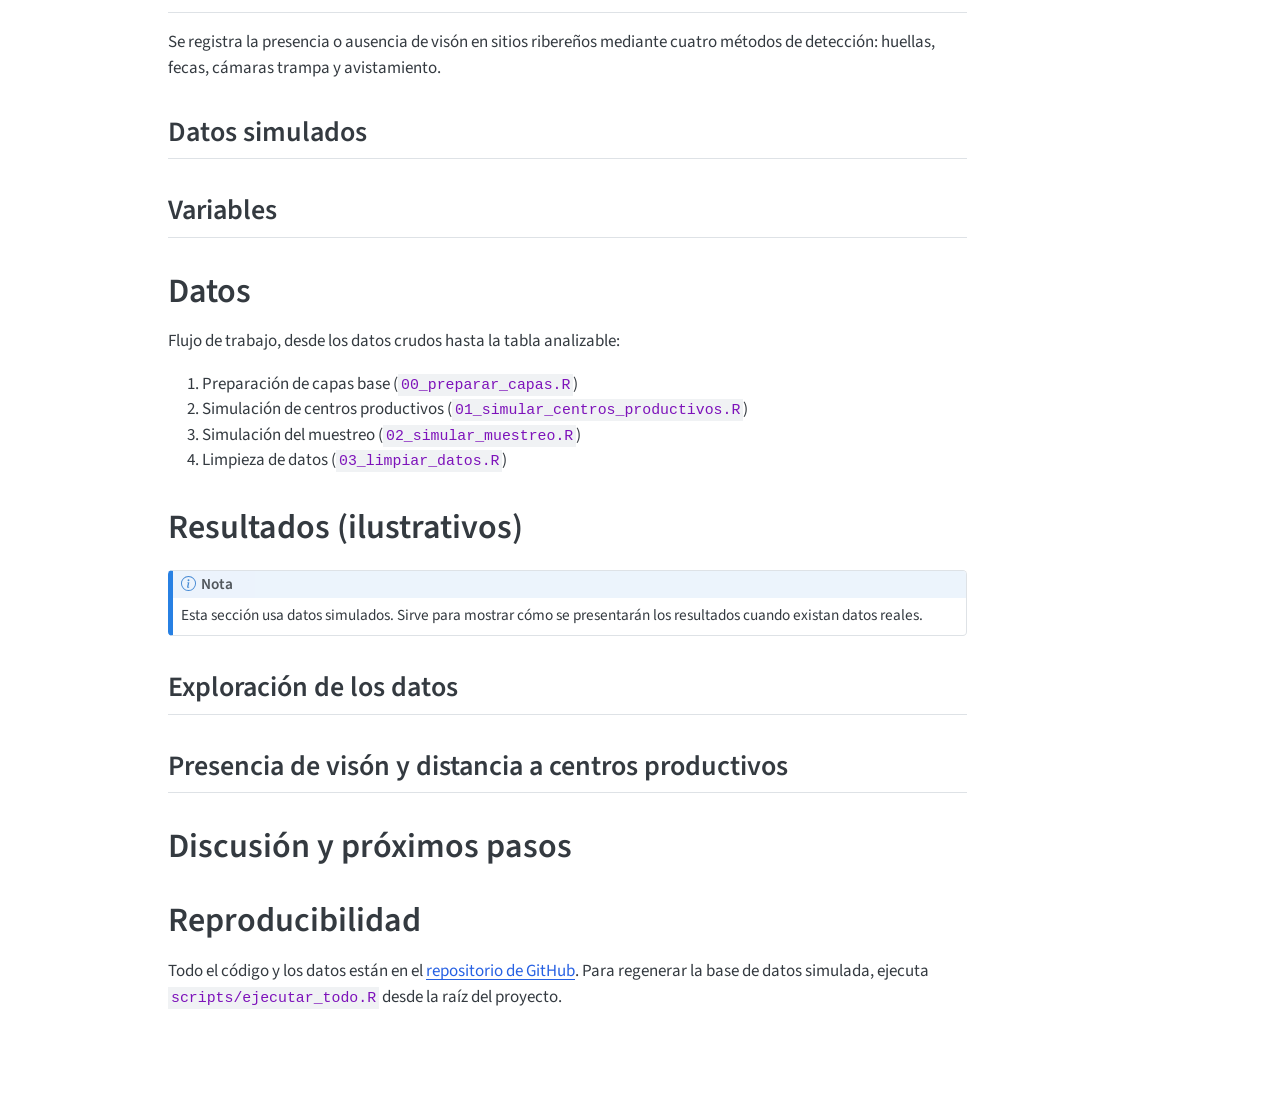
==== commit b7cde562: "guardar mapa del render de index" ====
--- a/docs/index.html
+++ b/docs/index.html
@@ -155,7 +155,7 @@
     <div>
     <div class="quarto-title-meta-heading">Fecha de publicación</div>
     <div class="quarto-title-meta-contents">
-      <p class="date">25 de noviembre de 2026</p>
+      <p class="date">26 de noviembre de 2026</p>
     </div>
   </div>
   
@@ -189,7 +189,18 @@
 <section id="área-de-estudio" class="level1">
 <h1>Área de estudio</h1>
 <p>El estudio se ubica desde las proximidades del Lago Villarrica hasta la cordillera, en las comunas de <strong>Villarrica, Pucón y Curarrehue</strong> (Región de La Araucanía). Incluye los ríos Trancura, Liucura y Pucón con sus afluentes, además del río Toltén aguas abajo del lago. Las coordenadas están en UTM huso 19S.</p>
-<!-- Mapa: se genera con scripts/04_mapa_area_estudio.R y se guarda en figures/ -->
+<div id="fig-area" class="quarto-float quarto-figure quarto-figure-center anchored" alt="Mapa del área de estudio con comunas, ríos, lagos, sitios de muestreo y centros productivos simulados">
+<figure class="quarto-float quarto-float-fig figure">
+<div aria-describedby="fig-area-caption-0ceaefa1-69ba-4598-a22c-09a6ac19f8ca">
+<img src="figures/mapa_area_estudio.png" class="img-fluid figure-img" alt="Mapa del área de estudio con comunas, ríos, lagos, sitios de muestreo y centros productivos simulados">
+</div>
+<figcaption class="quarto-float-caption-bottom quarto-float-caption quarto-float-fig" id="fig-area-caption-0ceaefa1-69ba-4598-a22c-09a6ac19f8ca">
+Figura&nbsp;1: Área de estudio: red hídrica, sitios de muestreo y centros productivos. Los sitios y centros son simulados.
+</figcaption>
+</figure>
+</div>
+<p><br>
+<!-- Mapa: se genera con scripts/04_mapa_area_estudio.R y se guarda en figures/ --></p>
 <!-- ![Área de estudio y red hídrica](figures/mapa_area_estudio.png) -->
 <p><em>(Mapa en preparación.)</em></p>
 </section>
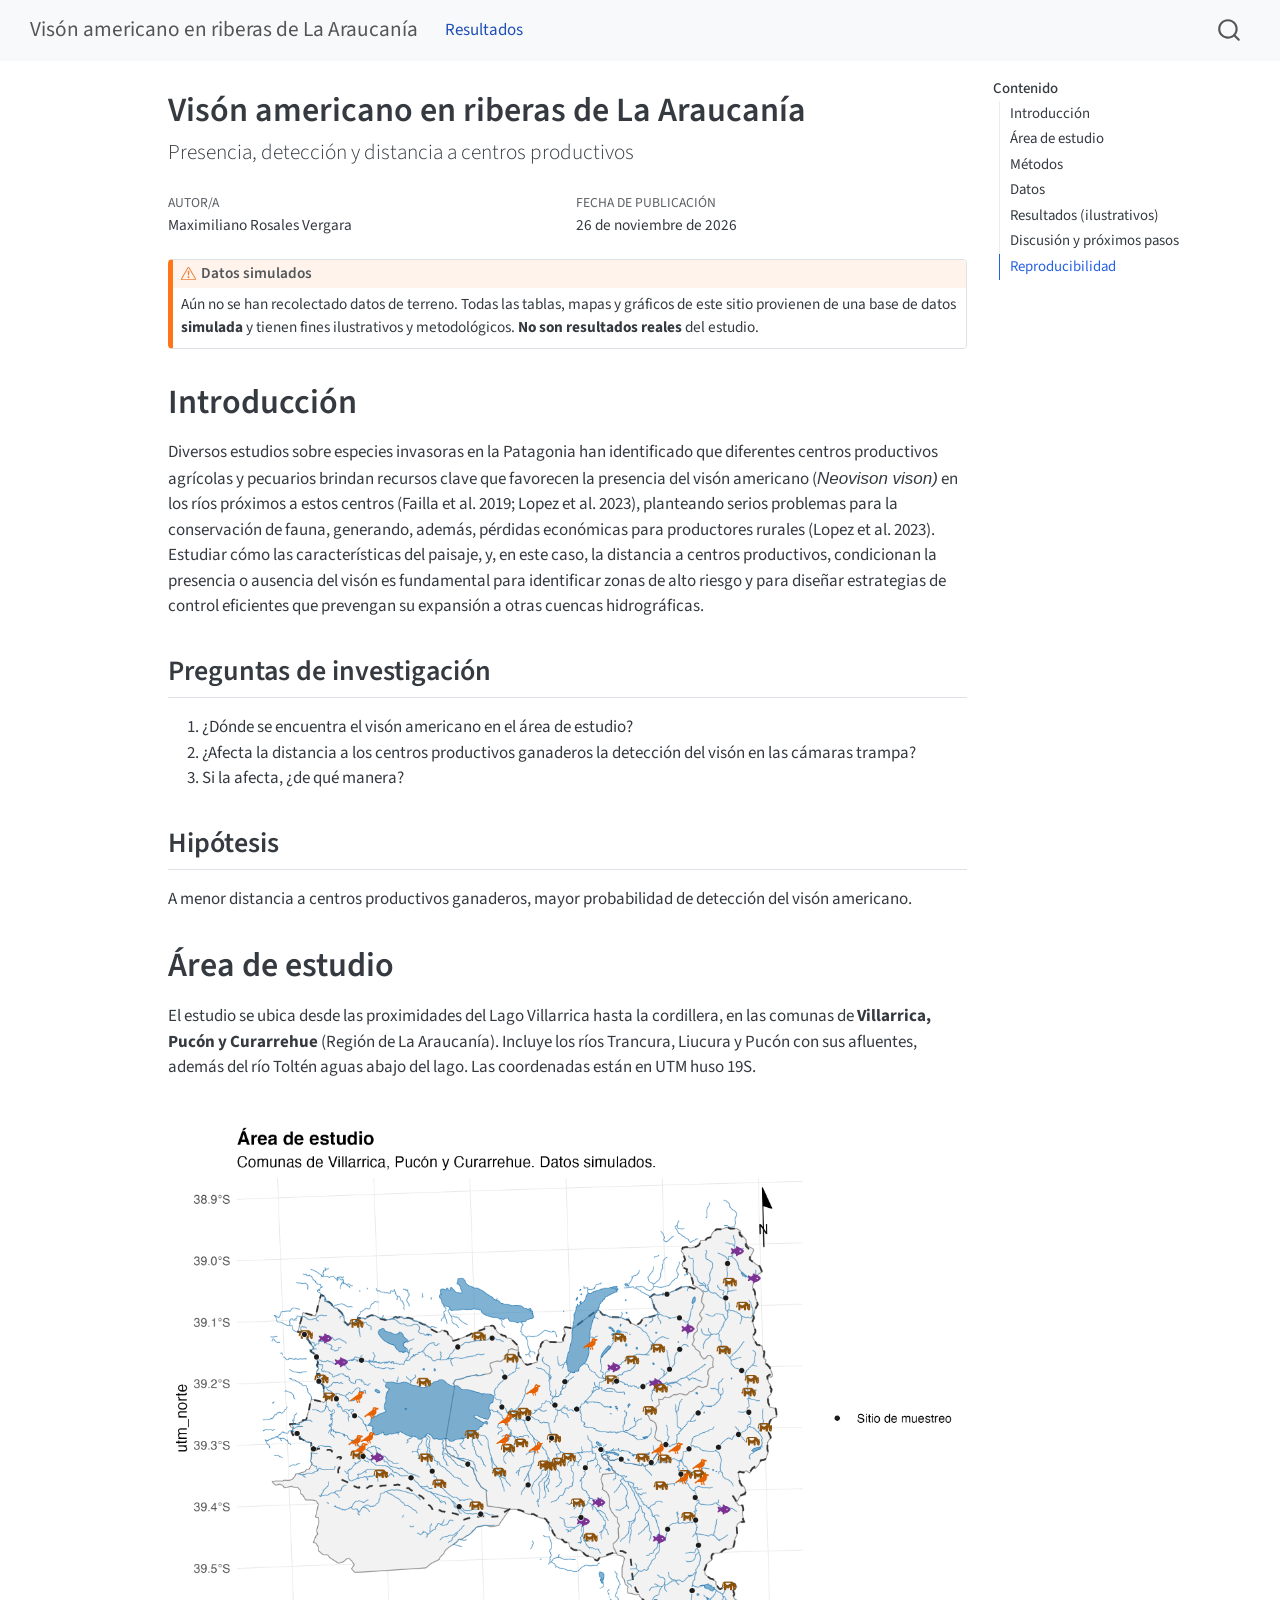
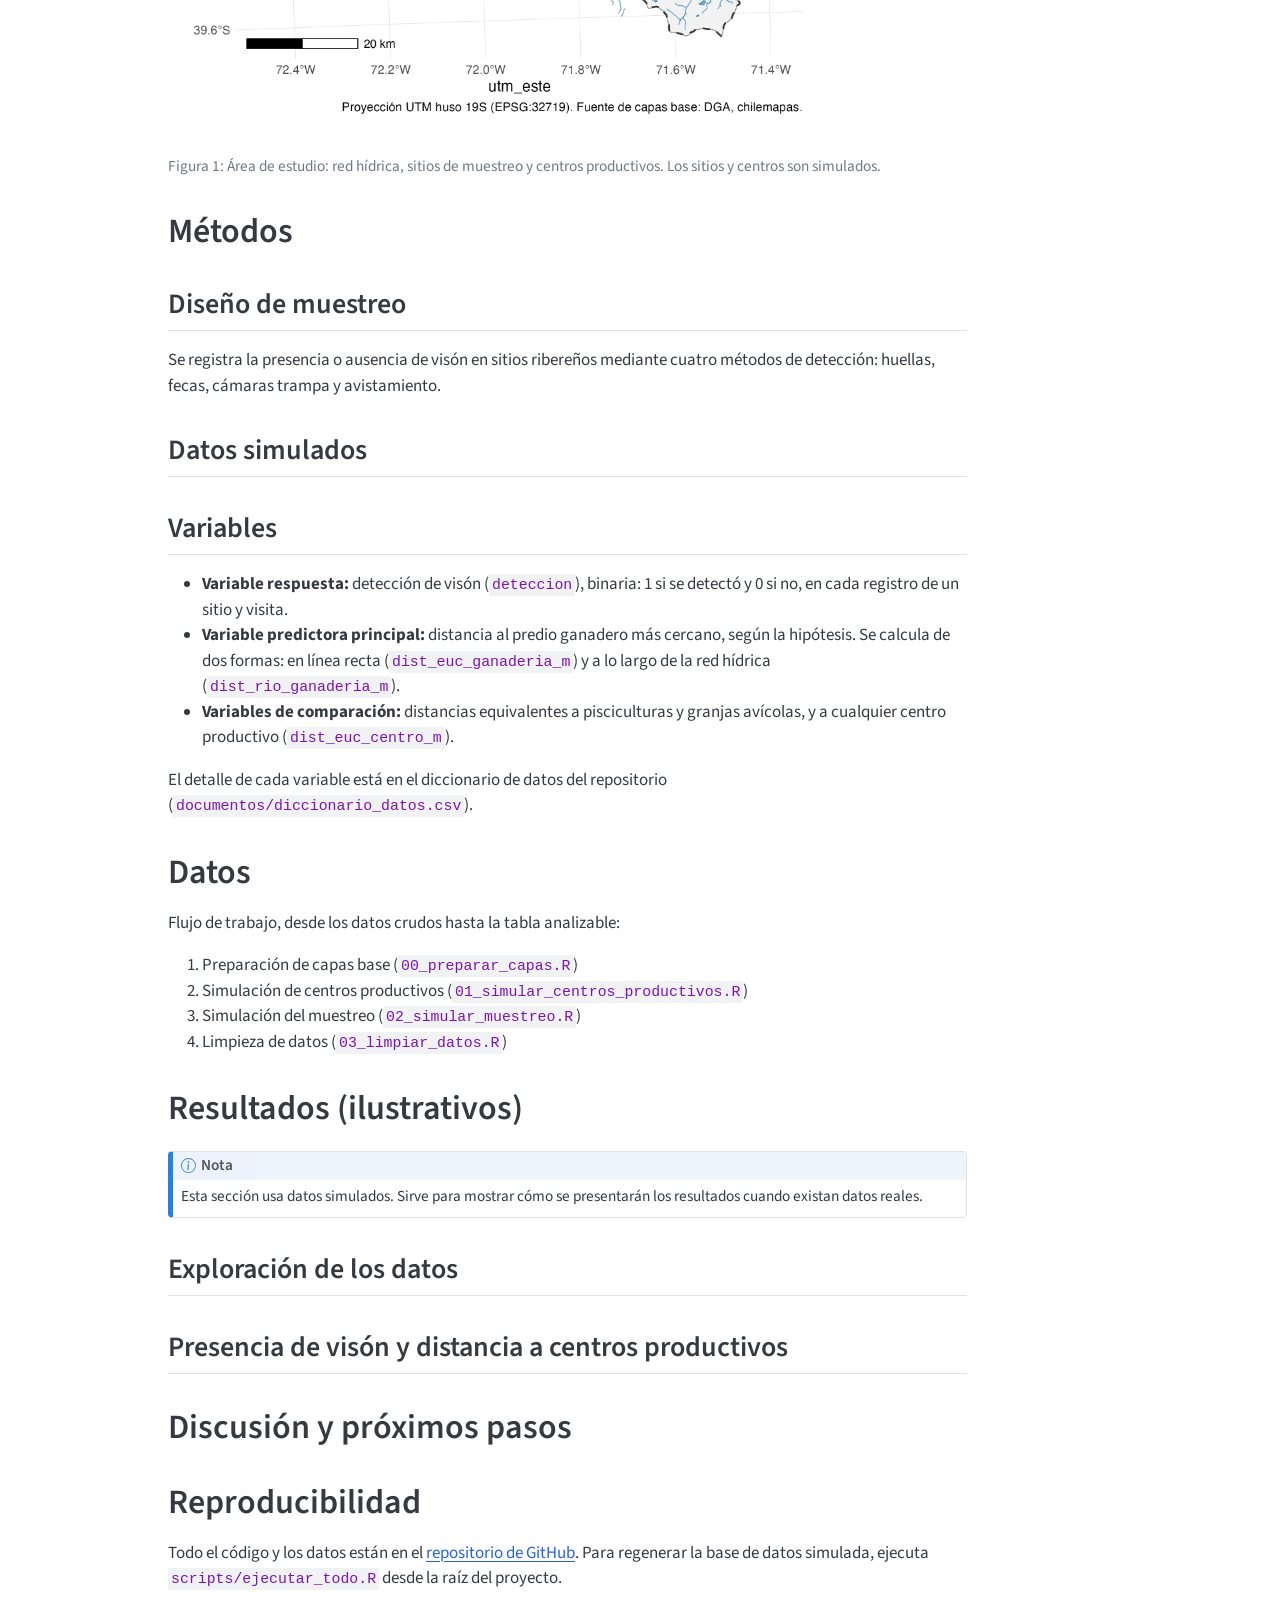
==== commit b94493d0: "agregar cambios de render" ====
--- a/docs/index.html
+++ b/docs/index.html
@@ -113,7 +113,11 @@
     <h2 id="toc-title">Contenido</h2>
    
   <ul class="collapse">
-  <li><a href="#introducción" id="toc-introducción" class="nav-link active" data-scroll-target="#introducción">Introducción</a></li>
+  <li><a href="#introducción" id="toc-introducción" class="nav-link active" data-scroll-target="#introducción">Introducción</a>
+  <ul class="collapse">
+  <li><a href="#preguntas-de-investigación" id="toc-preguntas-de-investigación" class="nav-link" data-scroll-target="#preguntas-de-investigación">Preguntas de investigación</a></li>
+  <li><a href="#hipótesis" id="toc-hipótesis" class="nav-link" data-scroll-target="#hipótesis">Hipótesis</a></li>
+  </ul></li>
   <li><a href="#área-de-estudio" id="toc-área-de-estudio" class="nav-link" data-scroll-target="#área-de-estudio">Área de estudio</a></li>
   <li><a href="#métodos" id="toc-métodos" class="nav-link" data-scroll-target="#métodos">Métodos</a>
   <ul class="collapse">
@@ -182,9 +186,19 @@
 </div>
 <section id="introducción" class="level1">
 <h1>Introducción</h1>
-<!-- TODO: contexto breve (2-4 líneas): por qué importa el visón americano en esta zona. -->
-<p><strong>Pregunta de investigación:</strong> <!-- TODO: escribir con tus palabras --></p>
-<p><strong>Hipótesis:</strong> <!-- TODO: escribir con tus palabras --></p>
+<p>Diversos estudios sobre especies invasoras en la Patagonia han identificado que diferentes centros productivos agrícolas y pecuarios brindan recursos clave que favorecen la presencia del visón americano (<em>Neovison vison)</em> en los ríos próximos a estos centros (Failla et al.&nbsp;2019; Lopez et al.&nbsp;2023), planteando serios problemas para la conservación de fauna, generando, además, pérdidas económicas para productores rurales (Lopez et al.&nbsp;2023). Estudiar cómo las características del paisaje, y, en este caso, la distancia a centros productivos, condicionan la presencia o ausencia del visón es fundamental para identificar zonas de alto riesgo y para diseñar estrategias de control eficientes que prevengan su expansión a otras cuencas hidrográficas.&nbsp;</p>
+<section id="preguntas-de-investigación" class="level2">
+<h2 class="anchored" data-anchor-id="preguntas-de-investigación">Preguntas de investigación</h2>
+<ol type="1">
+<li>¿Dónde se encuentra el visón americano en el área de estudio?</li>
+<li>¿Afecta la distancia a los centros productivos ganaderos la detección del visón en las cámaras trampa?</li>
+<li>Si la afecta, ¿de qué manera?</li>
+</ol>
+</section>
+<section id="hipótesis" class="level2">
+<h2 class="anchored" data-anchor-id="hipótesis">Hipótesis</h2>
+<p>A menor distancia a centros productivos ganaderos, mayor probabilidad de detección del visón americano.</p>
+</section>
 </section>
 <section id="área-de-estudio" class="level1">
 <h1>Área de estudio</h1>
@@ -199,10 +213,6 @@
 </figcaption>
 </figure>
 </div>
-<p><br>
-<!-- Mapa: se genera con scripts/04_mapa_area_estudio.R y se guarda en figures/ --></p>
-<!-- ![Área de estudio y red hídrica](figures/mapa_area_estudio.png) -->
-<p><em>(Mapa en preparación.)</em></p>
 </section>
 <section id="métodos" class="level1">
 <h1>Métodos</h1>
@@ -217,7 +227,12 @@
 </section>
 <section id="variables" class="level2">
 <h2 class="anchored" data-anchor-id="variables">Variables</h2>
-<!-- TODO: variable respuesta (presencia/ausencia) y predictora principal (distancia a centros productivos). -->
+<ul>
+<li><strong>Variable respuesta:</strong> detección de visón (<code>deteccion</code>), binaria: 1 si se detectó y 0 si no, en cada registro de un sitio y visita.</li>
+<li><strong>Variable predictora principal:</strong> distancia al predio ganadero más cercano, según la hipótesis. Se calcula de dos formas: en línea recta (<code>dist_euc_ganaderia_m</code>) y a lo largo de la red hídrica (<code>dist_rio_ganaderia_m</code>).</li>
+<li><strong>Variables de comparación:</strong> distancias equivalentes a pisciculturas y granjas avícolas, y a cualquier centro productivo (<code>dist_euc_centro_m</code>).</li>
+</ul>
+<p>El detalle de cada variable está en el diccionario de datos del repositorio (<code>documentos/diccionario_datos.csv</code>).</p>
 </section>
 </section>
 <section id="datos" class="level1">
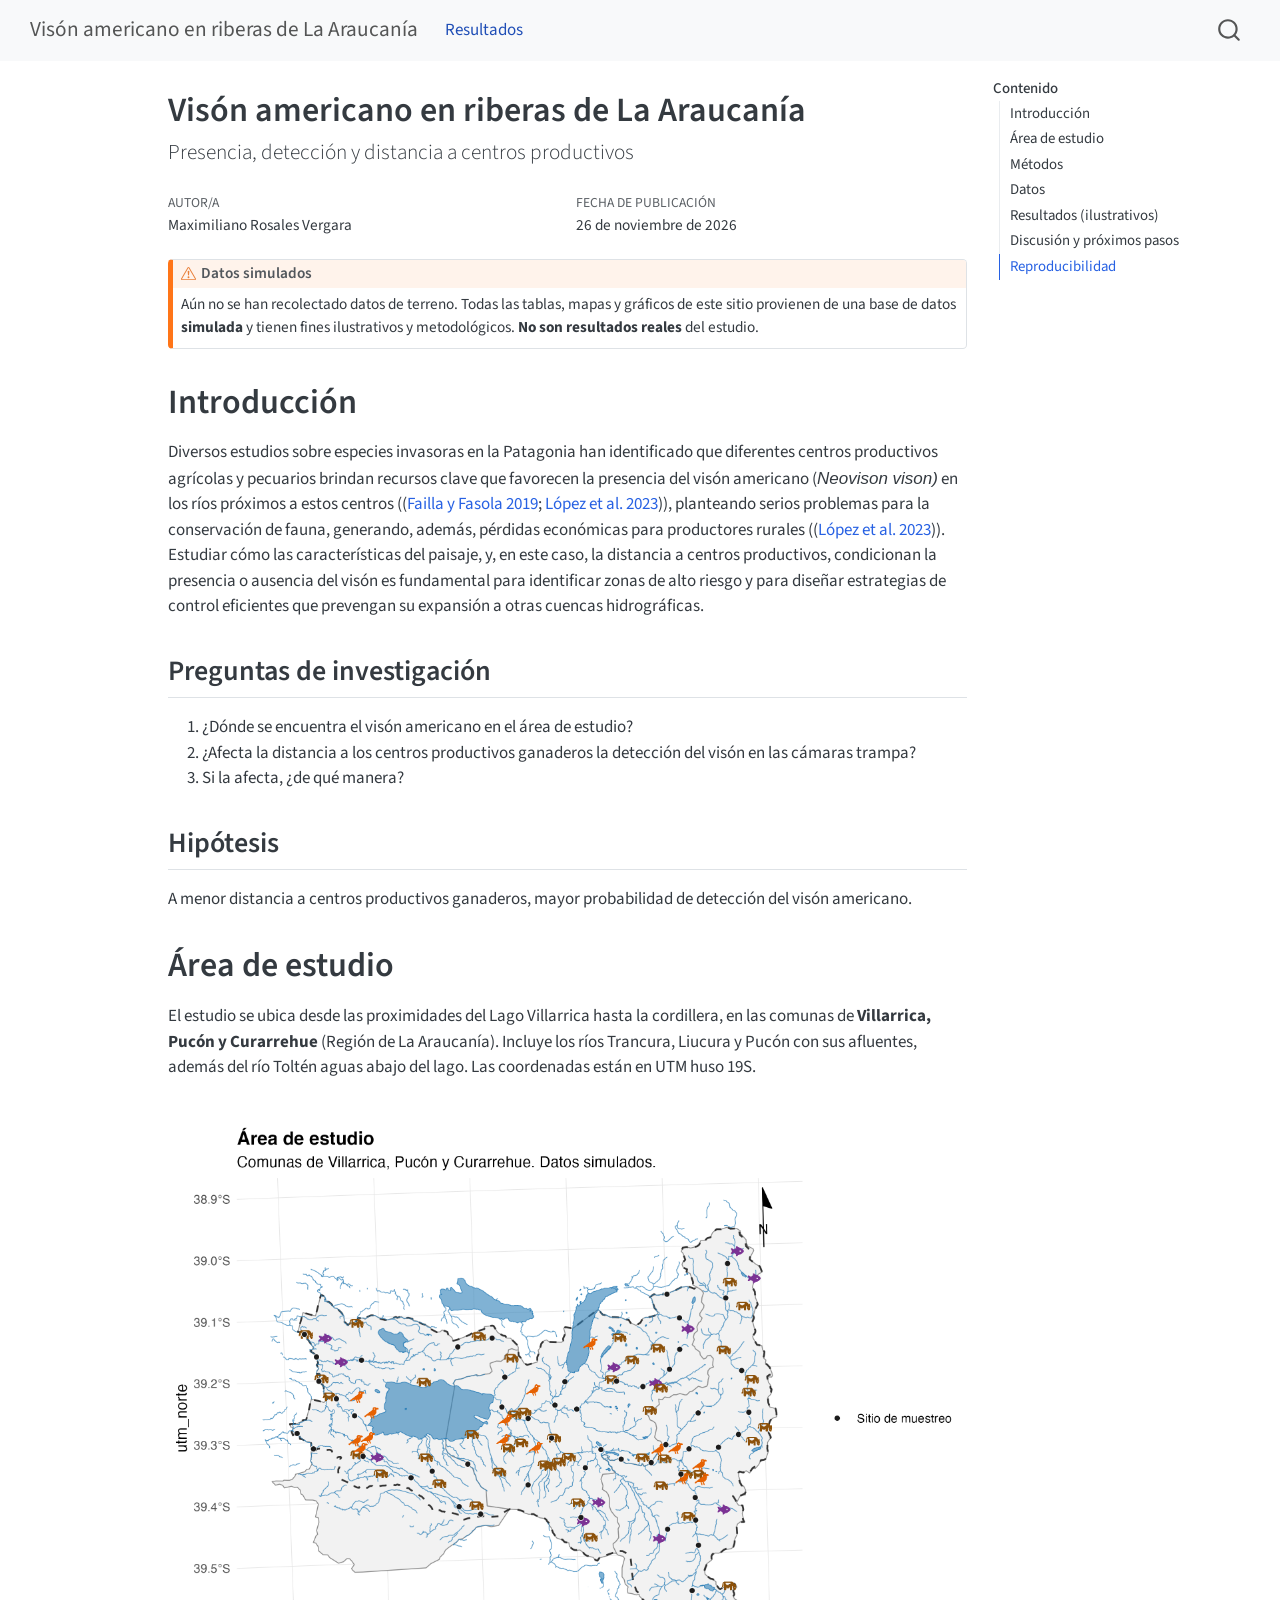
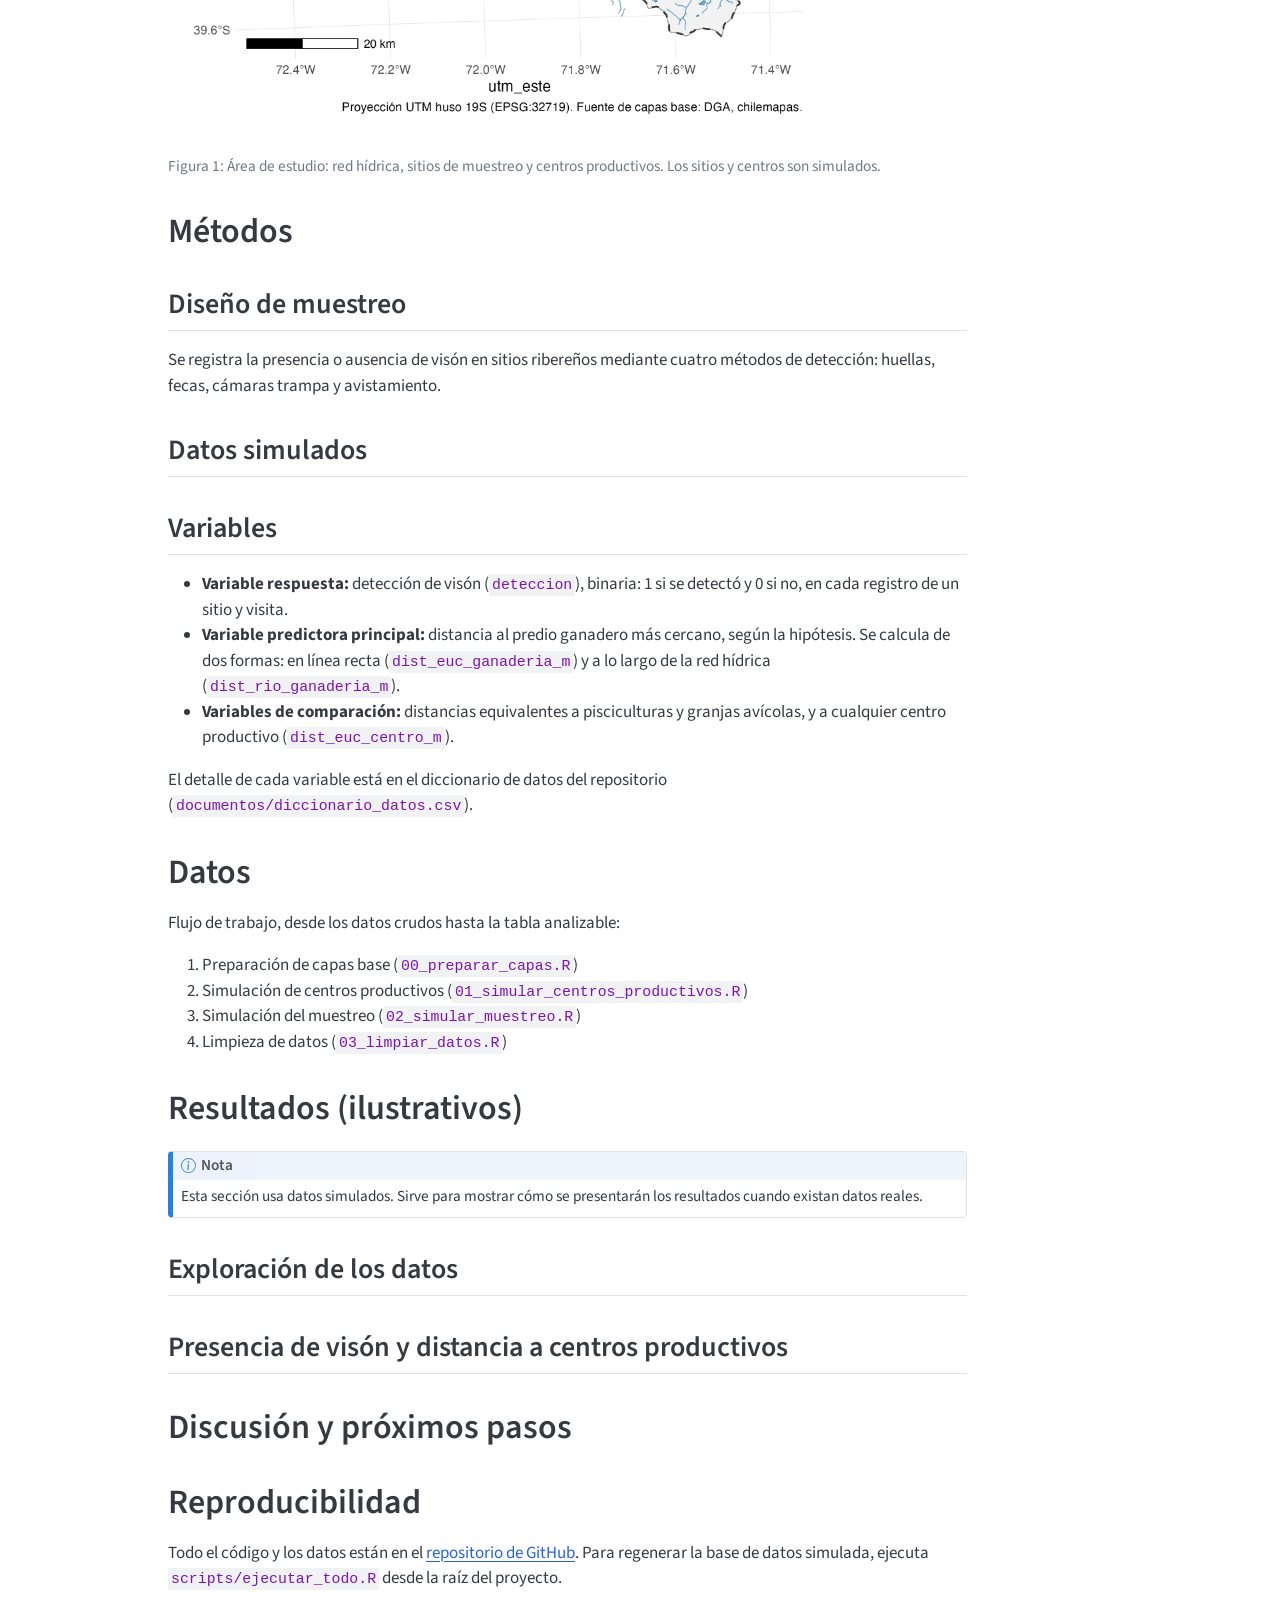
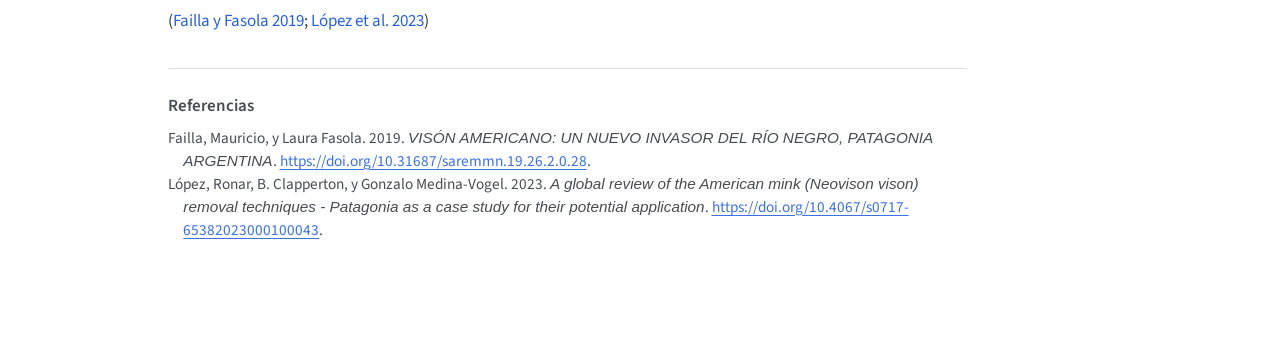
==== commit 44b2f1b7: "actualizar index con citas" ====
--- a/docs/index.html
+++ b/docs/index.html
@@ -24,7 +24,26 @@
   margin: 0 0.8em 0.2em -1em; /* quarto-specific, see https://github.com/quarto-dev/quarto-cli/issues/4556 */ 
   vertical-align: middle;
 }
-</style>
+/* CSS for citations */
+div.csl-bib-body { }
+div.csl-entry {
+  clear: both;
+}
+.hanging-indent div.csl-entry {
+  margin-left:2em;
+  text-indent:-2em;
+}
+div.csl-left-margin {
+  min-width:2em;
+  float:left;
+}
+div.csl-right-inline {
+  margin-left:2em;
+  padding-left:1em;
+}
+div.csl-indent {
+  margin-left: 2em;
+}</style>
 
 
 <script src="site_libs/quarto-nav/quarto-nav.js"></script>
@@ -186,7 +205,7 @@
 </div>
 <section id="introducción" class="level1">
 <h1>Introducción</h1>
-<p>Diversos estudios sobre especies invasoras en la Patagonia han identificado que diferentes centros productivos agrícolas y pecuarios brindan recursos clave que favorecen la presencia del visón americano (<em>Neovison vison)</em> en los ríos próximos a estos centros (Failla et al.&nbsp;2019; Lopez et al.&nbsp;2023), planteando serios problemas para la conservación de fauna, generando, además, pérdidas económicas para productores rurales (Lopez et al.&nbsp;2023). Estudiar cómo las características del paisaje, y, en este caso, la distancia a centros productivos, condicionan la presencia o ausencia del visón es fundamental para identificar zonas de alto riesgo y para diseñar estrategias de control eficientes que prevengan su expansión a otras cuencas hidrográficas.&nbsp;</p>
+<p>Diversos estudios sobre especies invasoras en la Patagonia han identificado que diferentes centros productivos agrícolas y pecuarios brindan recursos clave que favorecen la presencia del visón americano (<em>Neovison vison)</em> en los ríos próximos a estos centros (<span class="citation" data-cites="failla2019 lópez2023">(<a href="#ref-failla2019" role="doc-biblioref">Failla y Fasola 2019</a>; <a href="#ref-lópez2023" role="doc-biblioref">López et&nbsp;al. 2023</a>)</span>), planteando serios problemas para la conservación de fauna, generando, además, pérdidas económicas para productores rurales (<span class="citation" data-cites="lópez2023">(<a href="#ref-lópez2023" role="doc-biblioref">López et&nbsp;al. 2023</a>)</span>). Estudiar cómo las características del paisaje, y, en este caso, la distancia a centros productivos, condicionan la presencia o ausencia del visón es fundamental para identificar zonas de alto riesgo y para diseñar estrategias de control eficientes que prevengan su expansión a otras cuencas hidrográficas.&nbsp;</p>
 <section id="preguntas-de-investigación" class="level2">
 <h2 class="anchored" data-anchor-id="preguntas-de-investigación">Preguntas de investigación</h2>
 <ol type="1">
@@ -277,11 +296,20 @@
 <section id="reproducibilidad" class="level1">
 <h1>Reproducibilidad</h1>
 <p>Todo el código y los datos están en el <a href="https://github.com/MaximilianoRosales/analisis_vison_tesis">repositorio de GitHub</a>. Para regenerar la base de datos simulada, ejecuta <code>scripts/ejecutar_todo.R</code> desde la raíz del proyecto.</p>
-
-
-</section>
-
-</main> <!-- /main -->
+<p><span class="citation" data-cites="failla2019 lópez2023">(<a href="#ref-failla2019" role="doc-biblioref">Failla y Fasola 2019</a>; <a href="#ref-lópez2023" role="doc-biblioref">López et&nbsp;al. 2023</a>)</span></p>
+
+
+
+</section>
+
+<div id="quarto-appendix" class="default"><section class="quarto-appendix-contents" role="doc-bibliography" id="quarto-bibliography"><h2 class="anchored quarto-appendix-heading">Referencias</h2><div id="refs" class="references csl-bib-body hanging-indent" role="list">
+<div id="ref-failla2019" class="csl-entry" role="listitem">
+Failla, Mauricio, y Laura Fasola. 2019. <em>VISÓN AMERICANO: UN NUEVO INVASOR DEL RÍO NEGRO, PATAGONIA ARGENTINA</em>. <a href="https://doi.org/10.31687/saremmn.19.26.2.0.28">https://doi.org/10.31687/saremmn.19.26.2.0.28</a>.
+</div>
+<div id="ref-lópez2023" class="csl-entry" role="listitem">
+López, Ronar, B. Clapperton, y Gonzalo Medina-Vogel. 2023. <em>A global review of the American mink (Neovison vison) removal techniques - Patagonia as a case study for their potential application</em>. <a href="https://doi.org/10.4067/s0717-65382023000100043">https://doi.org/10.4067/s0717-65382023000100043</a>.
+</div>
+</div></section></div></main> <!-- /main -->
 <script id="quarto-html-after-body" type="application/javascript">
   window.document.addEventListener("DOMContentLoaded", function (event) {
     const icon = "";
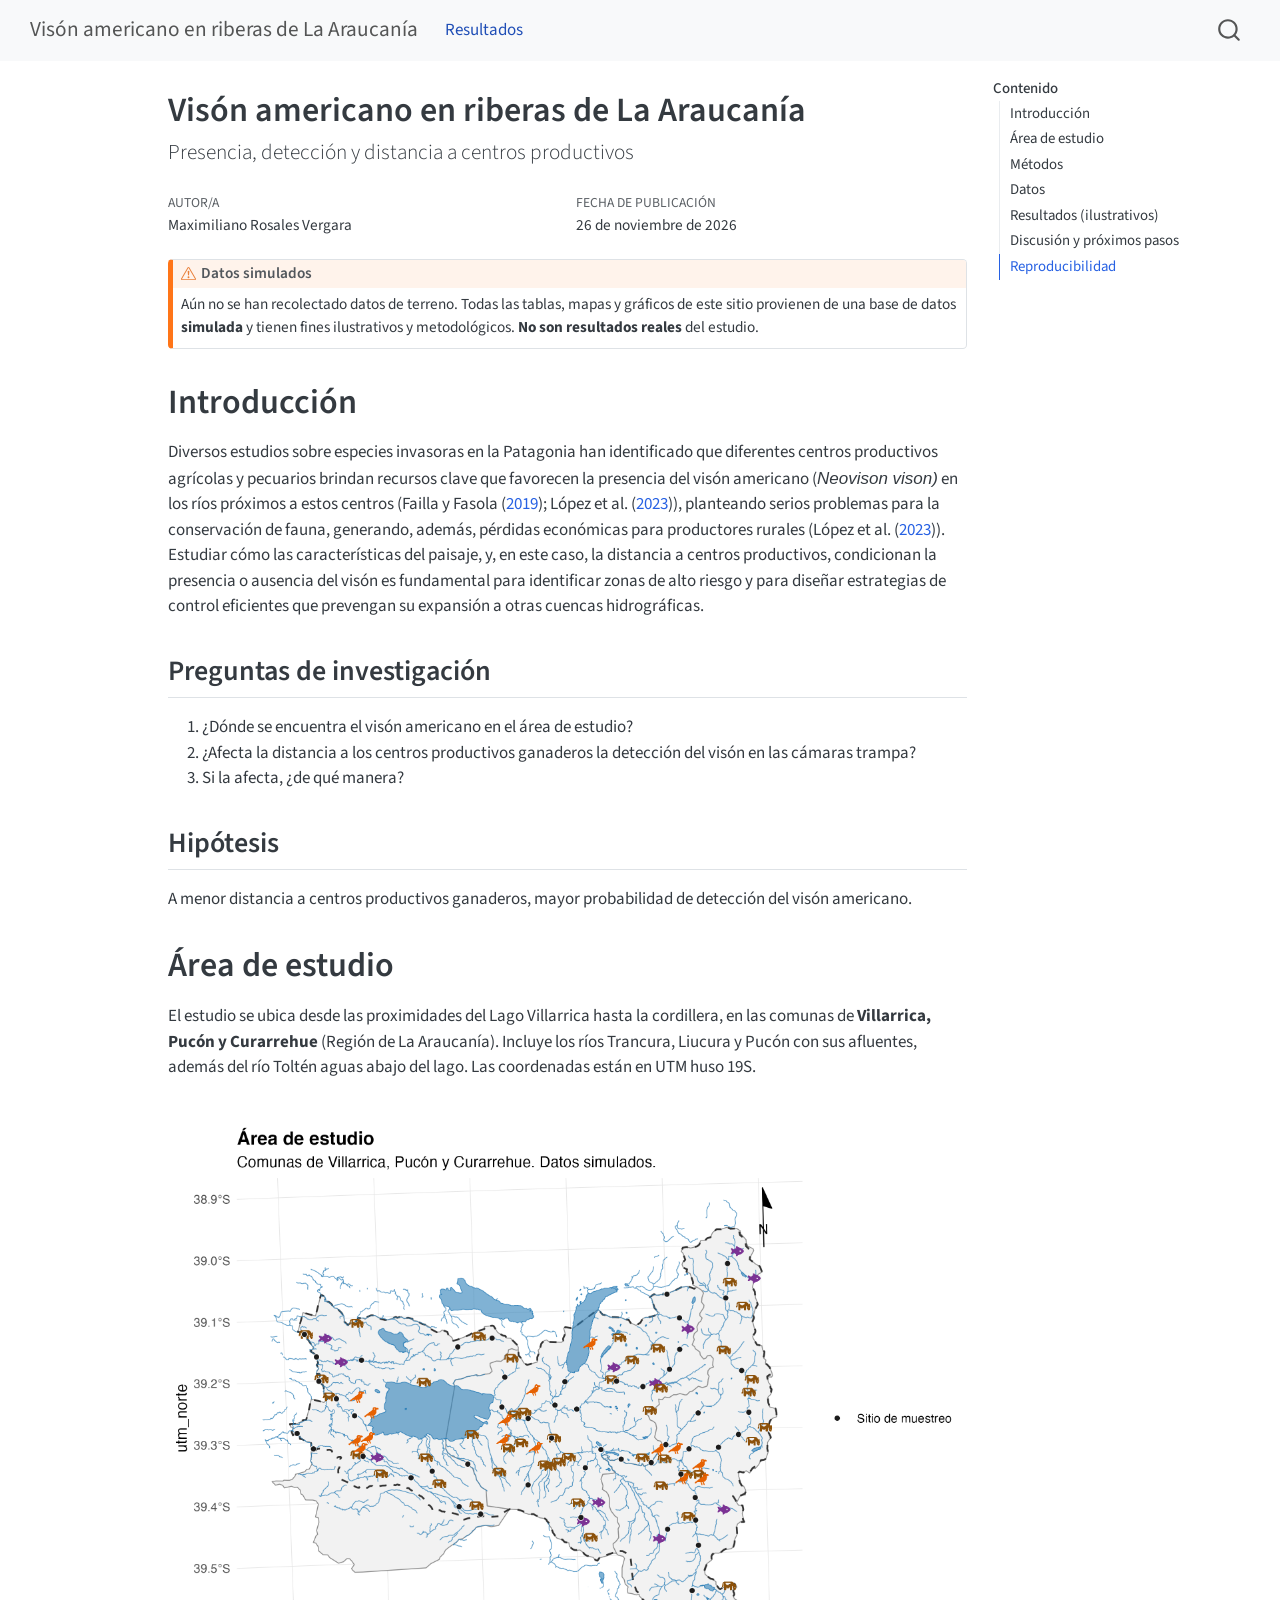
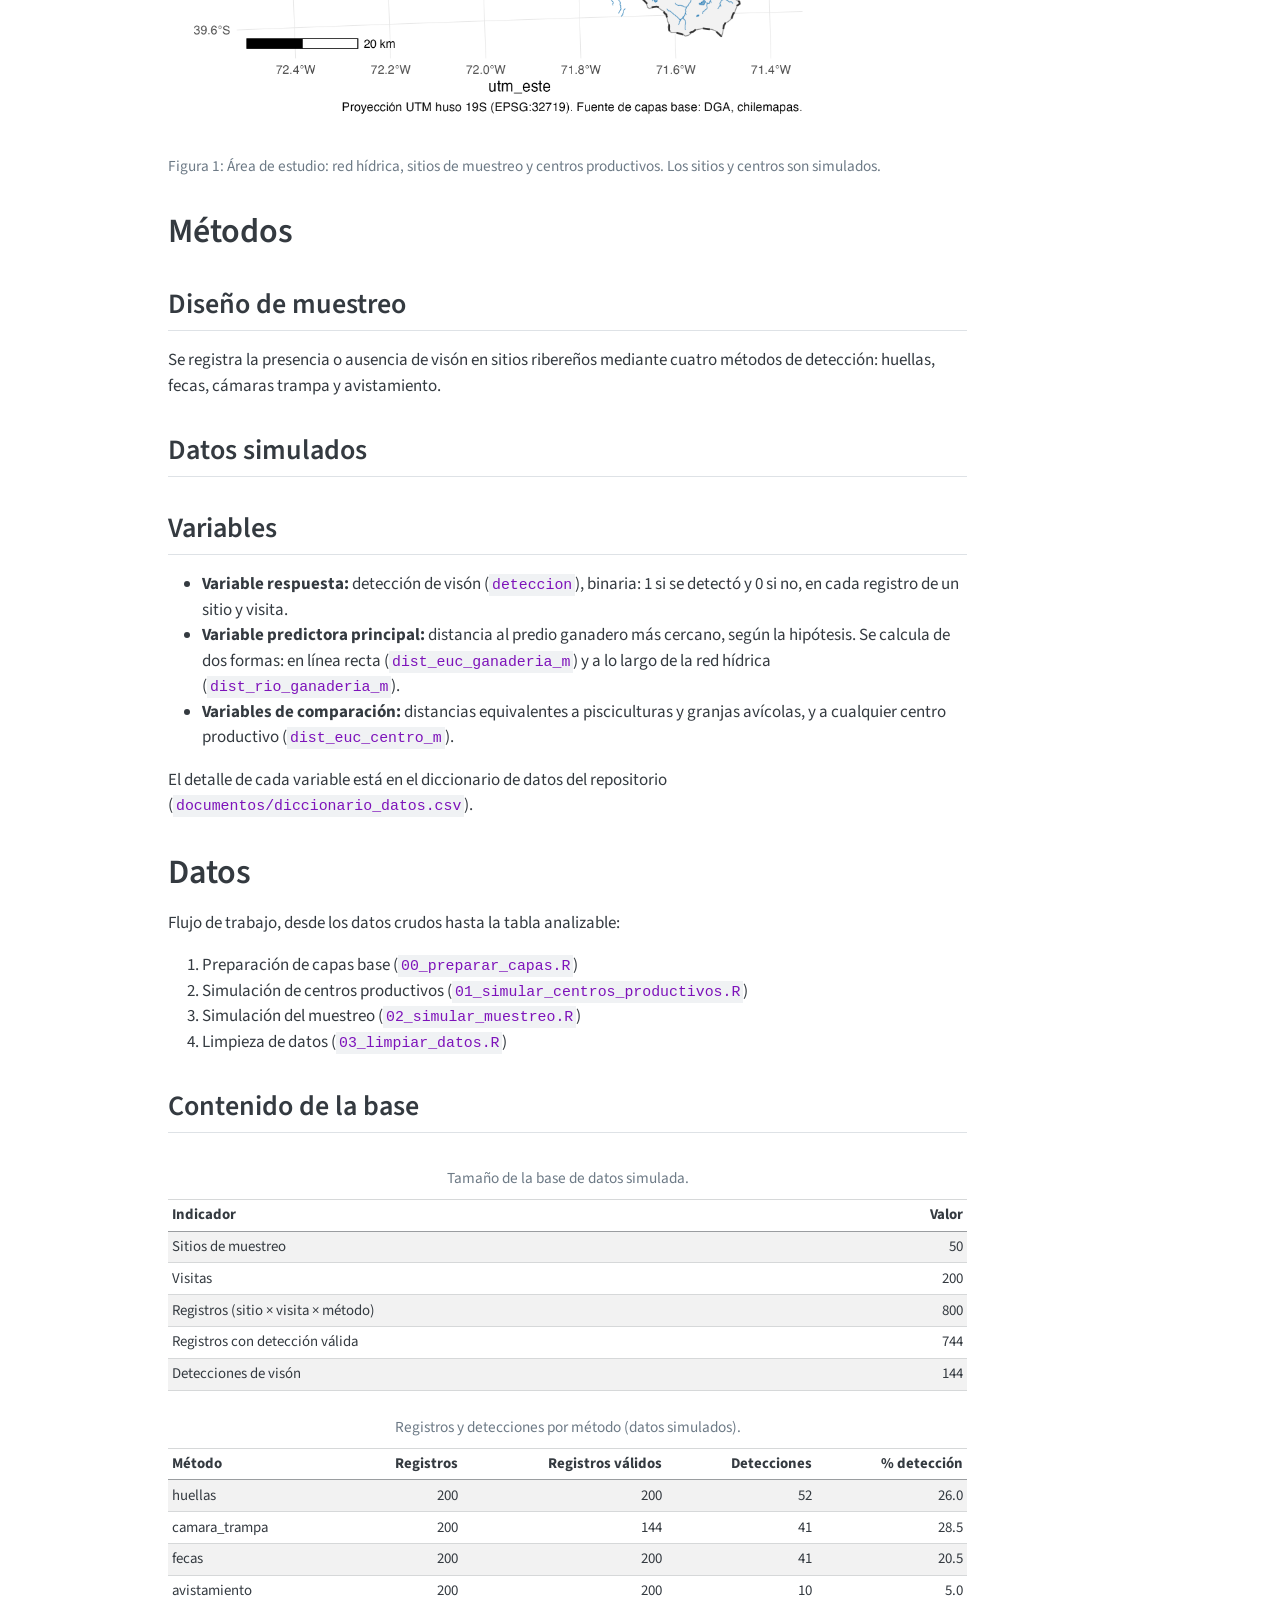
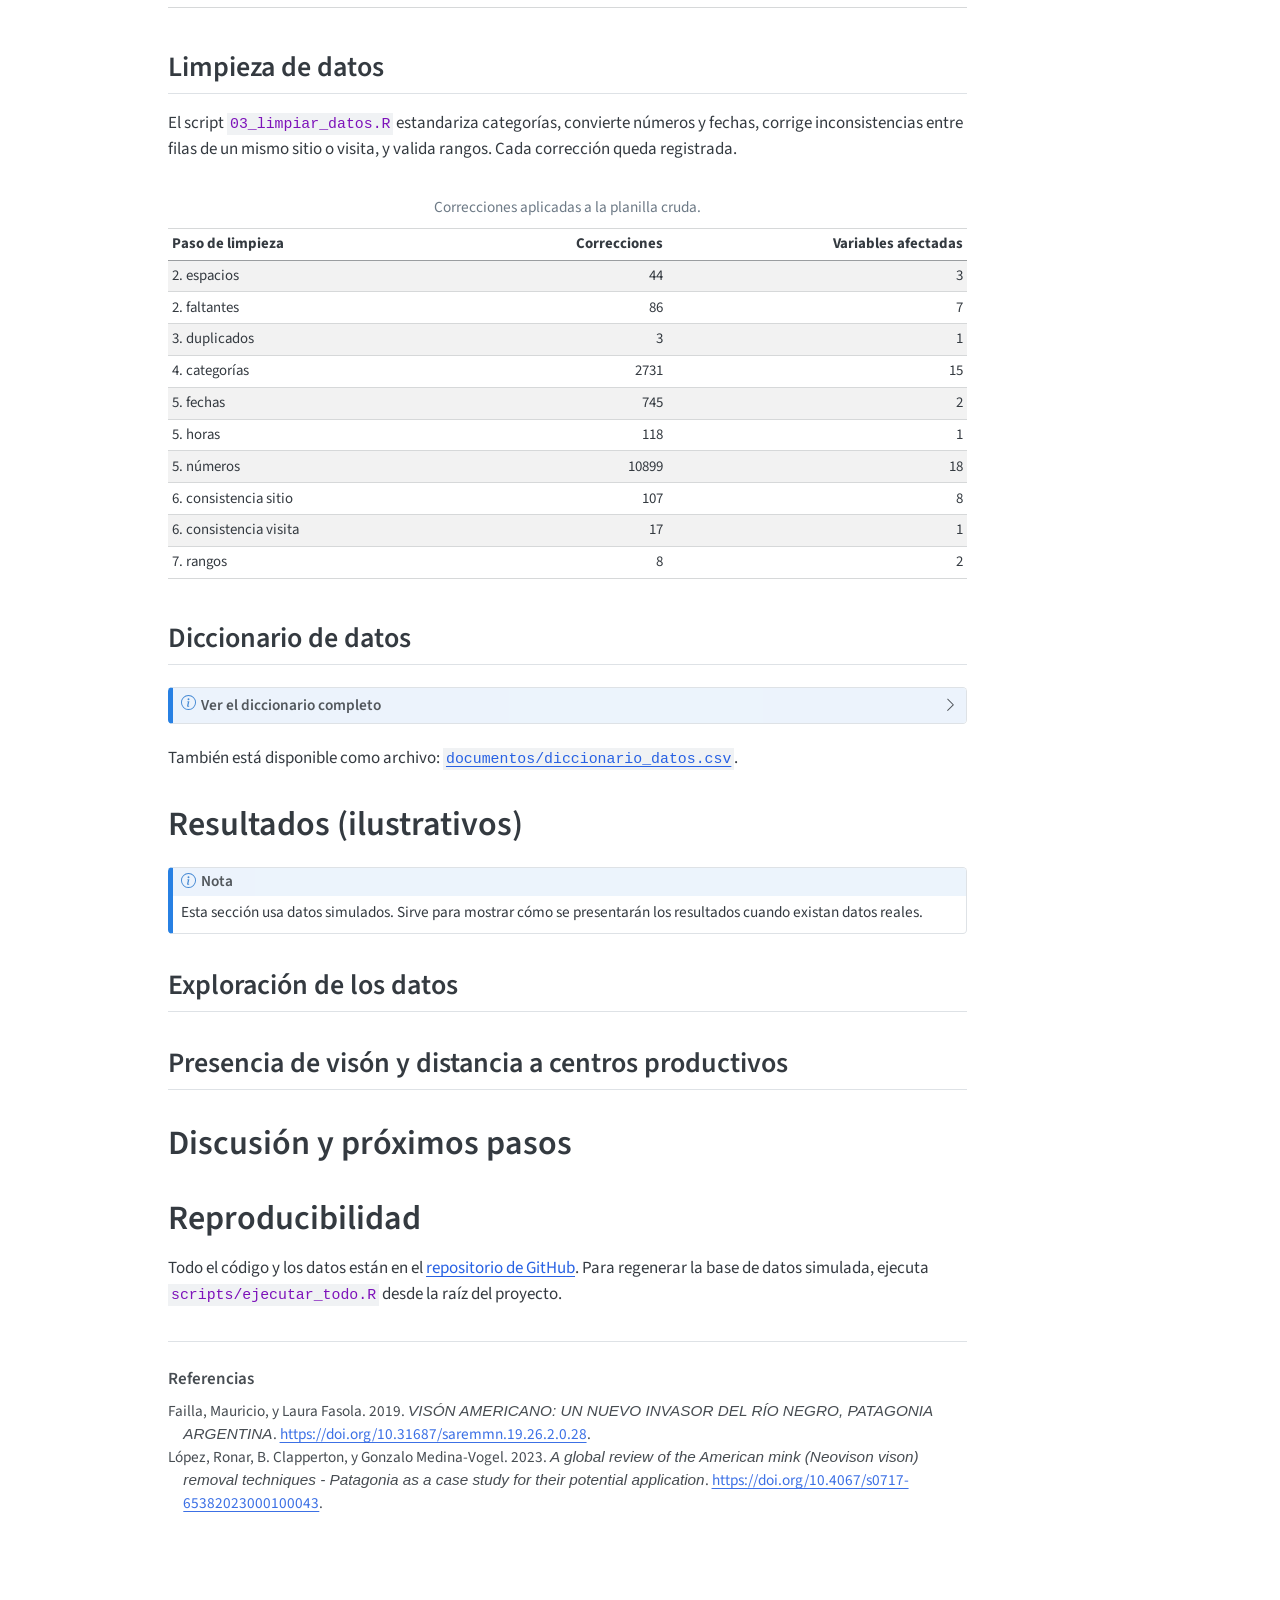
==== commit a7630f40: "agregar script de limpieza y agregarlo a index" ====
--- a/docs/index.html
+++ b/docs/index.html
@@ -144,7 +144,12 @@
   <li><a href="#datos-simulados-1" id="toc-datos-simulados-1" class="nav-link" data-scroll-target="#datos-simulados-1">Datos simulados</a></li>
   <li><a href="#variables" id="toc-variables" class="nav-link" data-scroll-target="#variables">Variables</a></li>
   </ul></li>
-  <li><a href="#datos" id="toc-datos" class="nav-link" data-scroll-target="#datos">Datos</a></li>
+  <li><a href="#datos" id="toc-datos" class="nav-link" data-scroll-target="#datos">Datos</a>
+  <ul class="collapse">
+  <li><a href="#contenido-de-la-base" id="toc-contenido-de-la-base" class="nav-link" data-scroll-target="#contenido-de-la-base">Contenido de la base</a></li>
+  <li><a href="#limpieza-de-datos" id="toc-limpieza-de-datos" class="nav-link" data-scroll-target="#limpieza-de-datos">Limpieza de datos</a></li>
+  <li><a href="#diccionario-de-datos" id="toc-diccionario-de-datos" class="nav-link" data-scroll-target="#diccionario-de-datos">Diccionario de datos</a></li>
+  </ul></li>
   <li><a href="#resultados-ilustrativos" id="toc-resultados-ilustrativos" class="nav-link" data-scroll-target="#resultados-ilustrativos">Resultados (ilustrativos)</a>
   <ul class="collapse">
   <li><a href="#exploración-de-los-datos" id="toc-exploración-de-los-datos" class="nav-link" data-scroll-target="#exploración-de-los-datos">Exploración de los datos</a></li>
@@ -205,7 +210,7 @@
 </div>
 <section id="introducción" class="level1">
 <h1>Introducción</h1>
-<p>Diversos estudios sobre especies invasoras en la Patagonia han identificado que diferentes centros productivos agrícolas y pecuarios brindan recursos clave que favorecen la presencia del visón americano (<em>Neovison vison)</em> en los ríos próximos a estos centros (<span class="citation" data-cites="failla2019 lópez2023">(<a href="#ref-failla2019" role="doc-biblioref">Failla y Fasola 2019</a>; <a href="#ref-lópez2023" role="doc-biblioref">López et&nbsp;al. 2023</a>)</span>), planteando serios problemas para la conservación de fauna, generando, además, pérdidas económicas para productores rurales (<span class="citation" data-cites="lópez2023">(<a href="#ref-lópez2023" role="doc-biblioref">López et&nbsp;al. 2023</a>)</span>). Estudiar cómo las características del paisaje, y, en este caso, la distancia a centros productivos, condicionan la presencia o ausencia del visón es fundamental para identificar zonas de alto riesgo y para diseñar estrategias de control eficientes que prevengan su expansión a otras cuencas hidrográficas.&nbsp;</p>
+<p>Diversos estudios sobre especies invasoras en la Patagonia han identificado que diferentes centros productivos agrícolas y pecuarios brindan recursos clave que favorecen la presencia del visón americano (<em>Neovison vison)</em> en los ríos próximos a estos centros (<span class="citation" data-cites="failla2019">Failla y Fasola (<a href="#ref-failla2019" role="doc-biblioref">2019</a>)</span>; <span class="citation" data-cites="lópez2023">López et&nbsp;al. (<a href="#ref-lópez2023" role="doc-biblioref">2023</a>)</span>), planteando serios problemas para la conservación de fauna, generando, además, pérdidas económicas para productores rurales (<span class="citation" data-cites="lópez2023">López et&nbsp;al. (<a href="#ref-lópez2023" role="doc-biblioref">2023</a>)</span>). Estudiar cómo las características del paisaje, y, en este caso, la distancia a centros productivos, condicionan la presencia o ausencia del visón es fundamental para identificar zonas de alto riesgo y para diseñar estrategias de control eficientes que prevengan su expansión a otras cuencas hidrográficas.&nbsp;</p>
 <section id="preguntas-de-investigación" class="level2">
 <h2 class="anchored" data-anchor-id="preguntas-de-investigación">Preguntas de investigación</h2>
 <ol type="1">
@@ -263,7 +268,909 @@
 <li>Simulación del muestreo (<code>02_simular_muestreo.R</code>)</li>
 <li>Limpieza de datos (<code>03_limpiar_datos.R</code>)</li>
 </ol>
-<!-- TODO: tabla resumen de la limpieza (data/clean/registro_limpieza.csv) y enlace al diccionario de datos. -->
+<section id="contenido-de-la-base" class="level2">
+<h2 class="anchored" data-anchor-id="contenido-de-la-base">Contenido de la base</h2>
+<div class="cell">
+<div class="cell-output-display">
+<table class="caption-top table table-sm table-striped small">
+<caption>Tamaño de la base de datos simulada.</caption>
+<thead>
+<tr class="header">
+<th style="text-align: left;">Indicador</th>
+<th style="text-align: right;">Valor</th>
+</tr>
+</thead>
+<tbody>
+<tr class="odd">
+<td style="text-align: left;">Sitios de muestreo</td>
+<td style="text-align: right;">50</td>
+</tr>
+<tr class="even">
+<td style="text-align: left;">Visitas</td>
+<td style="text-align: right;">200</td>
+</tr>
+<tr class="odd">
+<td style="text-align: left;">Registros (sitio × visita × método)</td>
+<td style="text-align: right;">800</td>
+</tr>
+<tr class="even">
+<td style="text-align: left;">Registros con detección válida</td>
+<td style="text-align: right;">744</td>
+</tr>
+<tr class="odd">
+<td style="text-align: left;">Detecciones de visón</td>
+<td style="text-align: right;">144</td>
+</tr>
+</tbody>
+</table>
+</div>
+</div>
+<div class="cell">
+<div class="cell-output-display">
+<table class="caption-top table table-sm table-striped small">
+<caption>Registros y detecciones por método (datos simulados).</caption>
+<thead>
+<tr class="header">
+<th style="text-align: left;">Método</th>
+<th style="text-align: right;">Registros</th>
+<th style="text-align: right;">Registros válidos</th>
+<th style="text-align: right;">Detecciones</th>
+<th style="text-align: right;">% detección</th>
+</tr>
+</thead>
+<tbody>
+<tr class="odd">
+<td style="text-align: left;">huellas</td>
+<td style="text-align: right;">200</td>
+<td style="text-align: right;">200</td>
+<td style="text-align: right;">52</td>
+<td style="text-align: right;">26.0</td>
+</tr>
+<tr class="even">
+<td style="text-align: left;">camara_trampa</td>
+<td style="text-align: right;">200</td>
+<td style="text-align: right;">144</td>
+<td style="text-align: right;">41</td>
+<td style="text-align: right;">28.5</td>
+</tr>
+<tr class="odd">
+<td style="text-align: left;">fecas</td>
+<td style="text-align: right;">200</td>
+<td style="text-align: right;">200</td>
+<td style="text-align: right;">41</td>
+<td style="text-align: right;">20.5</td>
+</tr>
+<tr class="even">
+<td style="text-align: left;">avistamiento</td>
+<td style="text-align: right;">200</td>
+<td style="text-align: right;">200</td>
+<td style="text-align: right;">10</td>
+<td style="text-align: right;">5.0</td>
+</tr>
+</tbody>
+</table>
+</div>
+</div>
+</section>
+<section id="limpieza-de-datos" class="level2">
+<h2 class="anchored" data-anchor-id="limpieza-de-datos">Limpieza de datos</h2>
+<p>El script <code>03_limpiar_datos.R</code> estandariza categorías, convierte números y fechas, corrige inconsistencias entre filas de un mismo sitio o visita, y valida rangos. Cada corrección queda registrada.</p>
+<div class="cell">
+<div class="cell-output-display">
+<table class="caption-top table table-sm table-striped small">
+<caption>Correcciones aplicadas a la planilla cruda.</caption>
+<thead>
+<tr class="header">
+<th style="text-align: left;">Paso de limpieza</th>
+<th style="text-align: right;">Correcciones</th>
+<th style="text-align: right;">Variables afectadas</th>
+</tr>
+</thead>
+<tbody>
+<tr class="odd">
+<td style="text-align: left;">2. espacios</td>
+<td style="text-align: right;">44</td>
+<td style="text-align: right;">3</td>
+</tr>
+<tr class="even">
+<td style="text-align: left;">2. faltantes</td>
+<td style="text-align: right;">86</td>
+<td style="text-align: right;">7</td>
+</tr>
+<tr class="odd">
+<td style="text-align: left;">3. duplicados</td>
+<td style="text-align: right;">3</td>
+<td style="text-align: right;">1</td>
+</tr>
+<tr class="even">
+<td style="text-align: left;">4. categorías</td>
+<td style="text-align: right;">2731</td>
+<td style="text-align: right;">15</td>
+</tr>
+<tr class="odd">
+<td style="text-align: left;">5. fechas</td>
+<td style="text-align: right;">745</td>
+<td style="text-align: right;">2</td>
+</tr>
+<tr class="even">
+<td style="text-align: left;">5. horas</td>
+<td style="text-align: right;">118</td>
+<td style="text-align: right;">1</td>
+</tr>
+<tr class="odd">
+<td style="text-align: left;">5. números</td>
+<td style="text-align: right;">10899</td>
+<td style="text-align: right;">18</td>
+</tr>
+<tr class="even">
+<td style="text-align: left;">6. consistencia sitio</td>
+<td style="text-align: right;">107</td>
+<td style="text-align: right;">8</td>
+</tr>
+<tr class="odd">
+<td style="text-align: left;">6. consistencia visita</td>
+<td style="text-align: right;">17</td>
+<td style="text-align: right;">1</td>
+</tr>
+<tr class="even">
+<td style="text-align: left;">7. rangos</td>
+<td style="text-align: right;">8</td>
+<td style="text-align: right;">2</td>
+</tr>
+</tbody>
+</table>
+</div>
+</div>
+</section>
+<section id="diccionario-de-datos" class="level2">
+<h2 class="anchored" data-anchor-id="diccionario-de-datos">Diccionario de datos</h2>
+<div class="callout callout-style-default callout-note callout-titled">
+<div class="callout-header d-flex align-content-center collapsed" data-bs-toggle="collapse" data-bs-target=".callout-2-contents" aria-controls="callout-2" aria-expanded="false" aria-label="Toggle callout">
+<div class="callout-icon-container">
+<i class="callout-icon"></i>
+</div>
+<div class="callout-title-container flex-fill">
+<span class="screen-reader-only">Nota</span>Ver el diccionario completo
+</div>
+<div class="callout-btn-toggle d-inline-block border-0 py-1 ps-1 pe-0 float-end"><i class="callout-toggle"></i></div>
+</div>
+<div id="callout-2" class="callout-2-contents callout-collapse collapse">
+<div class="callout-body-container callout-body">
+<div class="cell">
+<div class="cell-output-display">
+<table class="caption-top table table-sm table-striped small">
+<colgroup>
+<col style="width: 12%">
+<col style="width: 14%">
+<col style="width: 57%">
+<col style="width: 7%">
+<col style="width: 4%">
+<col style="width: 3%">
+</colgroup>
+<thead>
+<tr class="header">
+<th style="text-align: left;">Variable</th>
+<th style="text-align: left;">Categoría</th>
+<th style="text-align: left;">Descripción</th>
+<th style="text-align: left;">Tipo</th>
+<th style="text-align: left;">Unidad</th>
+<th style="text-align: left;">Nivel</th>
+</tr>
+</thead>
+<tbody>
+<tr class="odd">
+<td style="text-align: left;">id_registro</td>
+<td style="text-align: left;">1. Identificación y diseño</td>
+<td style="text-align: left;">Identificador único de la fila (sitio × visita × método)</td>
+<td style="text-align: left;">entero</td>
+<td style="text-align: left;">NA</td>
+<td style="text-align: left;">registro</td>
+</tr>
+<tr class="even">
+<td style="text-align: left;">id_sitio</td>
+<td style="text-align: left;">1. Identificación y diseño</td>
+<td style="text-align: left;">Identificador del sitio de muestreo</td>
+<td style="text-align: left;">texto</td>
+<td style="text-align: left;">NA</td>
+<td style="text-align: left;">sitio</td>
+</tr>
+<tr class="odd">
+<td style="text-align: left;">id_transecto</td>
+<td style="text-align: left;">1. Identificación y diseño</td>
+<td style="text-align: left;">Identificador del transecto de 3 km de ribera asociado al sitio</td>
+<td style="text-align: left;">texto</td>
+<td style="text-align: left;">NA</td>
+<td style="text-align: left;">sitio</td>
+</tr>
+<tr class="even">
+<td style="text-align: left;">id_visita</td>
+<td style="text-align: left;">1. Identificación y diseño</td>
+<td style="text-align: left;">Identificador de la visita (sitio-visita)</td>
+<td style="text-align: left;">texto</td>
+<td style="text-align: left;">NA</td>
+<td style="text-align: left;">visita</td>
+</tr>
+<tr class="odd">
+<td style="text-align: left;">n_visita</td>
+<td style="text-align: left;">1. Identificación y diseño</td>
+<td style="text-align: left;">Número de visita dentro de la temporada</td>
+<td style="text-align: left;">entero</td>
+<td style="text-align: left;">NA</td>
+<td style="text-align: left;">visita</td>
+</tr>
+<tr class="even">
+<td style="text-align: left;">id_camara</td>
+<td style="text-align: left;">1. Identificación y diseño</td>
+<td style="text-align: left;">Identificador de la cámara trampa del sitio (solo filas con método camara_trampa)</td>
+<td style="text-align: left;">texto</td>
+<td style="text-align: left;">NA</td>
+<td style="text-align: left;">registro</td>
+</tr>
+<tr class="odd">
+<td style="text-align: left;">utm_este</td>
+<td style="text-align: left;">1. Identificación y diseño</td>
+<td style="text-align: left;">Coordenada Este de la cámara trampa / centro del sitio, en la ribera</td>
+<td style="text-align: left;">numérico</td>
+<td style="text-align: left;">m</td>
+<td style="text-align: left;">sitio</td>
+</tr>
+<tr class="even">
+<td style="text-align: left;">utm_norte</td>
+<td style="text-align: left;">1. Identificación y diseño</td>
+<td style="text-align: left;">Coordenada Norte de la cámara trampa / centro del sitio, en la ribera</td>
+<td style="text-align: left;">numérico</td>
+<td style="text-align: left;">m</td>
+<td style="text-align: left;">sitio</td>
+</tr>
+<tr class="odd">
+<td style="text-align: left;">utm_este_ini_transecto</td>
+<td style="text-align: left;">1. Identificación y diseño</td>
+<td style="text-align: left;">Coordenada Este del extremo inicial del transecto (sobre el eje del cauce)</td>
+<td style="text-align: left;">numérico</td>
+<td style="text-align: left;">m</td>
+<td style="text-align: left;">sitio</td>
+</tr>
+<tr class="even">
+<td style="text-align: left;">utm_norte_ini_transecto</td>
+<td style="text-align: left;">1. Identificación y diseño</td>
+<td style="text-align: left;">Coordenada Norte del extremo inicial del transecto</td>
+<td style="text-align: left;">numérico</td>
+<td style="text-align: left;">m</td>
+<td style="text-align: left;">sitio</td>
+</tr>
+<tr class="odd">
+<td style="text-align: left;">utm_este_fin_transecto</td>
+<td style="text-align: left;">1. Identificación y diseño</td>
+<td style="text-align: left;">Coordenada Este del extremo final del transecto</td>
+<td style="text-align: left;">numérico</td>
+<td style="text-align: left;">m</td>
+<td style="text-align: left;">sitio</td>
+</tr>
+<tr class="even">
+<td style="text-align: left;">utm_norte_fin_transecto</td>
+<td style="text-align: left;">1. Identificación y diseño</td>
+<td style="text-align: left;">Coordenada Norte del extremo final del transecto</td>
+<td style="text-align: left;">numérico</td>
+<td style="text-align: left;">m</td>
+<td style="text-align: left;">sitio</td>
+</tr>
+<tr class="odd">
+<td style="text-align: left;">rio</td>
+<td style="text-align: left;">1. Identificación y diseño</td>
+<td style="text-align: left;">Nombre del cauce donde se ubica el sitio (según red hídrica DGA)</td>
+<td style="text-align: left;">texto</td>
+<td style="text-align: left;">NA</td>
+<td style="text-align: left;">sitio</td>
+</tr>
+<tr class="even">
+<td style="text-align: left;">cod_cuenca</td>
+<td style="text-align: left;">1. Identificación y diseño</td>
+<td style="text-align: left;">Código DGA de la cuenca</td>
+<td style="text-align: left;">texto</td>
+<td style="text-align: left;">NA</td>
+<td style="text-align: left;">sitio</td>
+</tr>
+<tr class="odd">
+<td style="text-align: left;">nom_cuenca</td>
+<td style="text-align: left;">1. Identificación y diseño</td>
+<td style="text-align: left;">Nombre de la cuenca</td>
+<td style="text-align: left;">texto</td>
+<td style="text-align: left;">NA</td>
+<td style="text-align: left;">sitio</td>
+</tr>
+<tr class="even">
+<td style="text-align: left;">cod_subcuenca</td>
+<td style="text-align: left;">1. Identificación y diseño</td>
+<td style="text-align: left;">Código DGA de la subcuenca</td>
+<td style="text-align: left;">texto</td>
+<td style="text-align: left;">NA</td>
+<td style="text-align: left;">sitio</td>
+</tr>
+<tr class="odd">
+<td style="text-align: left;">cod_subsubcuenca</td>
+<td style="text-align: left;">1. Identificación y diseño</td>
+<td style="text-align: left;">Código DGA de la subsubcuenca</td>
+<td style="text-align: left;">texto</td>
+<td style="text-align: left;">NA</td>
+<td style="text-align: left;">sitio</td>
+</tr>
+<tr class="even">
+<td style="text-align: left;">nom_subsubcuenca</td>
+<td style="text-align: left;">1. Identificación y diseño</td>
+<td style="text-align: left;">Nombre DGA de la subsubcuenca</td>
+<td style="text-align: left;">texto</td>
+<td style="text-align: left;">NA</td>
+<td style="text-align: left;">sitio</td>
+</tr>
+<tr class="odd">
+<td style="text-align: left;">comuna</td>
+<td style="text-align: left;">1. Identificación y diseño</td>
+<td style="text-align: left;">Comuna donde se ubica el sitio</td>
+<td style="text-align: left;">categórica</td>
+<td style="text-align: left;">NA</td>
+<td style="text-align: left;">sitio</td>
+</tr>
+<tr class="even">
+<td style="text-align: left;">fecha</td>
+<td style="text-align: left;">1. Identificación y diseño</td>
+<td style="text-align: left;">Fecha de la visita (en filas de cámara: fecha de revisión de la cámara)</td>
+<td style="text-align: left;">fecha</td>
+<td style="text-align: left;">AAAA-MM-DD</td>
+<td style="text-align: left;">visita</td>
+</tr>
+<tr class="odd">
+<td style="text-align: left;">hora</td>
+<td style="text-align: left;">1. Identificación y diseño</td>
+<td style="text-align: left;">Hora de inicio de la visita</td>
+<td style="text-align: left;">hora</td>
+<td style="text-align: left;">HH:MM</td>
+<td style="text-align: left;">visita</td>
+</tr>
+<tr class="even">
+<td style="text-align: left;">observador</td>
+<td style="text-align: left;">1. Identificación y diseño</td>
+<td style="text-align: left;">Código del observador responsable de la visita</td>
+<td style="text-align: left;">categórica</td>
+<td style="text-align: left;">NA</td>
+<td style="text-align: left;">visita</td>
+</tr>
+<tr class="odd">
+<td style="text-align: left;">metodo</td>
+<td style="text-align: left;">1. Identificación y diseño</td>
+<td style="text-align: left;">Método de detección del registro</td>
+<td style="text-align: left;">categórica</td>
+<td style="text-align: left;">NA</td>
+<td style="text-align: left;">registro</td>
+</tr>
+<tr class="even">
+<td style="text-align: left;">fecha_inicio_camara</td>
+<td style="text-align: left;">1. Identificación y diseño</td>
+<td style="text-align: left;">Fecha de inicio del periodo de funcionamiento de la cámara que se revisa en esta visita (solo cámara, visitas 2–4)</td>
+<td style="text-align: left;">fecha</td>
+<td style="text-align: left;">AAAA-MM-DD</td>
+<td style="text-align: left;">registro</td>
+</tr>
+<tr class="odd">
+<td style="text-align: left;">deteccion</td>
+<td style="text-align: left;">2. Variable respuesta</td>
+<td style="text-align: left;">Detección de visón (Neogale vison) con el método y visita del registro; NA en instalación de cámara o falla total</td>
+<td style="text-align: left;">binaria</td>
+<td style="text-align: left;">NA</td>
+<td style="text-align: left;">registro</td>
+</tr>
+<tr class="even">
+<td style="text-align: left;">tipo_evidencia</td>
+<td style="text-align: left;">2. Variable respuesta</td>
+<td style="text-align: left;">Tipo de evidencia registrada cuando hubo detección</td>
+<td style="text-align: left;">categórica</td>
+<td style="text-align: left;">NA</td>
+<td style="text-align: left;">registro</td>
+</tr>
+<tr class="odd">
+<td style="text-align: left;">confiabilidad</td>
+<td style="text-align: left;">2. Variable respuesta</td>
+<td style="text-align: left;">Confiabilidad de la identificación de la evidencia (baja: posible confusión con otra especie)</td>
+<td style="text-align: left;">categórica ordinal</td>
+<td style="text-align: left;">NA</td>
+<td style="text-align: left;">registro</td>
+</tr>
+<tr class="even">
+<td style="text-align: left;">n_evidencias</td>
+<td style="text-align: left;">2. Variable respuesta</td>
+<td style="text-align: left;">Número de evidencias independientes (huellas, fecas, eventos fotográficos, avistamientos)</td>
+<td style="text-align: left;">entero</td>
+<td style="text-align: left;">NA</td>
+<td style="text-align: left;">registro</td>
+</tr>
+<tr class="odd">
+<td style="text-align: left;">longitud_tramo_m</td>
+<td style="text-align: left;">2. Variable respuesta</td>
+<td style="text-align: left;">Longitud de ribera efectivamente recorrida (métodos de transecto)</td>
+<td style="text-align: left;">numérico</td>
+<td style="text-align: left;">m</td>
+<td style="text-align: left;">registro</td>
+</tr>
+<tr class="even">
+<td style="text-align: left;">horas_busqueda</td>
+<td style="text-align: left;">2. Variable respuesta</td>
+<td style="text-align: left;">Horas de búsqueda en el transecto (métodos de transecto)</td>
+<td style="text-align: left;">numérico</td>
+<td style="text-align: left;">h</td>
+<td style="text-align: left;">registro</td>
+</tr>
+<tr class="odd">
+<td style="text-align: left;">dias_camara</td>
+<td style="text-align: left;">2. Variable respuesta</td>
+<td style="text-align: left;">Días efectivos de funcionamiento de la cámara en el periodo (solo cámara)</td>
+<td style="text-align: left;">entero</td>
+<td style="text-align: left;">días</td>
+<td style="text-align: left;">registro</td>
+</tr>
+<tr class="even">
+<td style="text-align: left;">estado_camara</td>
+<td style="text-align: left;">2. Variable respuesta</td>
+<td style="text-align: left;">Estado de la cámara en la revisión (solo cámara)</td>
+<td style="text-align: left;">categórica</td>
+<td style="text-align: left;">NA</td>
+<td style="text-align: left;">registro</td>
+</tr>
+<tr class="odd">
+<td style="text-align: left;">motivo_falla_camara</td>
+<td style="text-align: left;">2. Variable respuesta</td>
+<td style="text-align: left;">Motivo de la falla de la cámara, si la hubo</td>
+<td style="text-align: left;">texto</td>
+<td style="text-align: left;">NA</td>
+<td style="text-align: left;">registro</td>
+</tr>
+<tr class="even">
+<td style="text-align: left;">dist_euc_piscicultura_m</td>
+<td style="text-align: left;">3. Distancia a centros productivos</td>
+<td style="text-align: left;">Distancia euclidiana (línea recta) a la piscicultura más cercana</td>
+<td style="text-align: left;">numérico</td>
+<td style="text-align: left;">m</td>
+<td style="text-align: left;">sitio</td>
+</tr>
+<tr class="odd">
+<td style="text-align: left;">dist_euc_avicola_m</td>
+<td style="text-align: left;">3. Distancia a centros productivos</td>
+<td style="text-align: left;">Distancia euclidiana a la granja avícola más cercana</td>
+<td style="text-align: left;">numérico</td>
+<td style="text-align: left;">m</td>
+<td style="text-align: left;">sitio</td>
+</tr>
+<tr class="even">
+<td style="text-align: left;">dist_euc_ganaderia_m</td>
+<td style="text-align: left;">3. Distancia a centros productivos</td>
+<td style="text-align: left;">Distancia euclidiana al predio ganadero más cercano</td>
+<td style="text-align: left;">numérico</td>
+<td style="text-align: left;">m</td>
+<td style="text-align: left;">sitio</td>
+</tr>
+<tr class="odd">
+<td style="text-align: left;">dist_euc_centro_m</td>
+<td style="text-align: left;">3. Distancia a centros productivos</td>
+<td style="text-align: left;">Distancia euclidiana al centro productivo más cercano de cualquier tipo</td>
+<td style="text-align: left;">numérico</td>
+<td style="text-align: left;">m</td>
+<td style="text-align: left;">sitio</td>
+</tr>
+<tr class="even">
+<td style="text-align: left;">dist_rio_piscicultura_m</td>
+<td style="text-align: left;">3. Distancia a centros productivos</td>
+<td style="text-align: left;">Distancia a lo largo de la red hídrica hasta el punto del cauce más cercano a la piscicultura más cercana</td>
+<td style="text-align: left;">numérico</td>
+<td style="text-align: left;">m</td>
+<td style="text-align: left;">sitio</td>
+</tr>
+<tr class="odd">
+<td style="text-align: left;">dist_rio_avicola_m</td>
+<td style="text-align: left;">3. Distancia a centros productivos</td>
+<td style="text-align: left;">Distancia a lo largo de la red hídrica hasta el punto del cauce más cercano a la granja avícola más cercana (no incluye el tramo terrestre)</td>
+<td style="text-align: left;">numérico</td>
+<td style="text-align: left;">m</td>
+<td style="text-align: left;">sitio</td>
+</tr>
+<tr class="even">
+<td style="text-align: left;">dist_rio_ganaderia_m</td>
+<td style="text-align: left;">3. Distancia a centros productivos</td>
+<td style="text-align: left;">Distancia a lo largo de la red hídrica hasta el punto del cauce más cercano al predio ganadero más cercano (no incluye el tramo terrestre)</td>
+<td style="text-align: left;">numérico</td>
+<td style="text-align: left;">m</td>
+<td style="text-align: left;">sitio</td>
+</tr>
+<tr class="odd">
+<td style="text-align: left;">dist_rio_centro_m</td>
+<td style="text-align: left;">3. Distancia a centros productivos</td>
+<td style="text-align: left;">Distancia a lo largo de la red hídrica al centro productivo más cercano de cualquier tipo</td>
+<td style="text-align: left;">numérico</td>
+<td style="text-align: left;">m</td>
+<td style="text-align: left;">sitio</td>
+</tr>
+<tr class="even">
+<td style="text-align: left;">tipo_centro_cercano</td>
+<td style="text-align: left;">3. Distancia a centros productivos</td>
+<td style="text-align: left;">Tipo del centro productivo más cercano (euclidiana)</td>
+<td style="text-align: left;">categórica</td>
+<td style="text-align: left;">NA</td>
+<td style="text-align: left;">sitio</td>
+</tr>
+<tr class="odd">
+<td style="text-align: left;">id_centro_cercano</td>
+<td style="text-align: left;">3. Distancia a centros productivos</td>
+<td style="text-align: left;">Identificador del centro productivo más cercano (euclidiana); ver data/raw/centros_productivos.csv</td>
+<td style="text-align: left;">texto</td>
+<td style="text-align: left;">NA</td>
+<td style="text-align: left;">sitio</td>
+</tr>
+<tr class="even">
+<td style="text-align: left;">n_centros_500m</td>
+<td style="text-align: left;">3. Distancia a centros productivos</td>
+<td style="text-align: left;">Número de centros productivos (cualquier tipo) a ≤ 500 m</td>
+<td style="text-align: left;">entero</td>
+<td style="text-align: left;">NA</td>
+<td style="text-align: left;">sitio</td>
+</tr>
+<tr class="odd">
+<td style="text-align: left;">n_centros_1km</td>
+<td style="text-align: left;">3. Distancia a centros productivos</td>
+<td style="text-align: left;">Número de centros productivos (cualquier tipo) a ≤ 1 km</td>
+<td style="text-align: left;">entero</td>
+<td style="text-align: left;">NA</td>
+<td style="text-align: left;">sitio</td>
+</tr>
+<tr class="even">
+<td style="text-align: left;">n_centros_3km</td>
+<td style="text-align: left;">3. Distancia a centros productivos</td>
+<td style="text-align: left;">Número de centros productivos (cualquier tipo) a ≤ 3 km</td>
+<td style="text-align: left;">entero</td>
+<td style="text-align: left;">NA</td>
+<td style="text-align: left;">sitio</td>
+</tr>
+<tr class="odd">
+<td style="text-align: left;">dens_centros_3km_km2</td>
+<td style="text-align: left;">3. Distancia a centros productivos</td>
+<td style="text-align: left;">Densidad de centros productivos en el buffer de 3 km (n / 28,27 km²)</td>
+<td style="text-align: left;">numérico</td>
+<td style="text-align: left;">centros/km²</td>
+<td style="text-align: left;">sitio</td>
+</tr>
+<tr class="even">
+<td style="text-align: left;">n_pisciculturas_3km</td>
+<td style="text-align: left;">3. Distancia a centros productivos</td>
+<td style="text-align: left;">Número de pisciculturas a ≤ 3 km</td>
+<td style="text-align: left;">entero</td>
+<td style="text-align: left;">NA</td>
+<td style="text-align: left;">sitio</td>
+</tr>
+<tr class="odd">
+<td style="text-align: left;">n_avicolas_3km</td>
+<td style="text-align: left;">3. Distancia a centros productivos</td>
+<td style="text-align: left;">Número de granjas avícolas a ≤ 3 km</td>
+<td style="text-align: left;">entero</td>
+<td style="text-align: left;">NA</td>
+<td style="text-align: left;">sitio</td>
+</tr>
+<tr class="even">
+<td style="text-align: left;">n_ganaderias_3km</td>
+<td style="text-align: left;">3. Distancia a centros productivos</td>
+<td style="text-align: left;">Número de predios ganaderos a ≤ 3 km</td>
+<td style="text-align: left;">entero</td>
+<td style="text-align: left;">NA</td>
+<td style="text-align: left;">sitio</td>
+</tr>
+<tr class="odd">
+<td style="text-align: left;">prod_piscicultura_cercana_ton</td>
+<td style="text-align: left;">3. Distancia a centros productivos</td>
+<td style="text-align: left;">Producción anual de la piscicultura más cercana (euclidiana)</td>
+<td style="text-align: left;">numérico</td>
+<td style="text-align: left;">t/año</td>
+<td style="text-align: left;">sitio</td>
+</tr>
+<tr class="even">
+<td style="text-align: left;">cabezas_ganaderia_cercana</td>
+<td style="text-align: left;">3. Distancia a centros productivos</td>
+<td style="text-align: left;">Número de cabezas del predio ganadero más cercano (euclidiana)</td>
+<td style="text-align: left;">entero</td>
+<td style="text-align: left;">cabezas</td>
+<td style="text-align: left;">sitio</td>
+</tr>
+<tr class="odd">
+<td style="text-align: left;">aves_avicola_cercana</td>
+<td style="text-align: left;">3. Distancia a centros productivos</td>
+<td style="text-align: left;">Número de aves de la granja avícola más cercana (euclidiana)</td>
+<td style="text-align: left;">entero</td>
+<td style="text-align: left;">aves</td>
+<td style="text-align: left;">sitio</td>
+</tr>
+<tr class="even">
+<td style="text-align: left;">cob_veg_riberena_pct</td>
+<td style="text-align: left;">4. Sitio y ribera</td>
+<td style="text-align: left;">Cobertura de vegetación ribereña en la franja de ribera del transecto</td>
+<td style="text-align: left;">numérico</td>
+<td style="text-align: left;">%</td>
+<td style="text-align: left;">sitio</td>
+</tr>
+<tr class="odd">
+<td style="text-align: left;">ancho_franja_riberena_m</td>
+<td style="text-align: left;">4. Sitio y ribera</td>
+<td style="text-align: left;">Ancho medio de la franja de vegetación ribereña</td>
+<td style="text-align: left;">numérico</td>
+<td style="text-align: left;">m</td>
+<td style="text-align: left;">sitio</td>
+</tr>
+<tr class="even">
+<td style="text-align: left;">densidad_veg</td>
+<td style="text-align: left;">4. Sitio y ribera</td>
+<td style="text-align: left;">Densidad de la vegetación ribereña (categoría visual)</td>
+<td style="text-align: left;">categórica ordinal</td>
+<td style="text-align: left;">NA</td>
+<td style="text-align: left;">sitio</td>
+</tr>
+<tr class="odd">
+<td style="text-align: left;">cob_dosel_pct</td>
+<td style="text-align: left;">4. Sitio y ribera</td>
+<td style="text-align: left;">Cobertura de dosel sobre la ribera (densiómetro)</td>
+<td style="text-align: left;">numérico</td>
+<td style="text-align: left;">%</td>
+<td style="text-align: left;">sitio</td>
+</tr>
+<tr class="even">
+<td style="text-align: left;">tipo_ribera</td>
+<td style="text-align: left;">4. Sitio y ribera</td>
+<td style="text-align: left;">Grado de intervención de la ribera</td>
+<td style="text-align: left;">categórica</td>
+<td style="text-align: left;">NA</td>
+<td style="text-align: left;">sitio</td>
+</tr>
+<tr class="odd">
+<td style="text-align: left;">sustrato_ribera</td>
+<td style="text-align: left;">4. Sitio y ribera</td>
+<td style="text-align: left;">Sustrato dominante de la ribera</td>
+<td style="text-align: left;">categórica</td>
+<td style="text-align: left;">NA</td>
+<td style="text-align: left;">sitio</td>
+</tr>
+<tr class="even">
+<td style="text-align: left;">pendiente_ribera_grados</td>
+<td style="text-align: left;">4. Sitio y ribera</td>
+<td style="text-align: left;">Pendiente media de la ribera</td>
+<td style="text-align: left;">numérico</td>
+<td style="text-align: left;">grados</td>
+<td style="text-align: left;">sitio</td>
+</tr>
+<tr class="odd">
+<td style="text-align: left;">refugio_troncos</td>
+<td style="text-align: left;">4. Sitio y ribera</td>
+<td style="text-align: left;">Presencia de troncos o acumulaciones de madera como refugio</td>
+<td style="text-align: left;">binaria</td>
+<td style="text-align: left;">NA</td>
+<td style="text-align: left;">sitio</td>
+</tr>
+<tr class="even">
+<td style="text-align: left;">refugio_rocas</td>
+<td style="text-align: left;">4. Sitio y ribera</td>
+<td style="text-align: left;">Presencia de rocas o bolones con cavidades como refugio</td>
+<td style="text-align: left;">binaria</td>
+<td style="text-align: left;">NA</td>
+<td style="text-align: left;">sitio</td>
+</tr>
+<tr class="odd">
+<td style="text-align: left;">refugio_madrigueras</td>
+<td style="text-align: left;">4. Sitio y ribera</td>
+<td style="text-align: left;">Presencia de madrigueras o cavidades en raíces</td>
+<td style="text-align: left;">binaria</td>
+<td style="text-align: left;">NA</td>
+<td style="text-align: left;">sitio</td>
+</tr>
+<tr class="even">
+<td style="text-align: left;">orden_strahler</td>
+<td style="text-align: left;">4. Sitio y ribera</td>
+<td style="text-align: left;">Orden de Strahler del cauce</td>
+<td style="text-align: left;">entero</td>
+<td style="text-align: left;">NA</td>
+<td style="text-align: left;">sitio</td>
+</tr>
+<tr class="odd">
+<td style="text-align: left;">ancho_cauce_m</td>
+<td style="text-align: left;">4. Sitio y ribera</td>
+<td style="text-align: left;">Ancho mojado medio del cauce</td>
+<td style="text-align: left;">numérico</td>
+<td style="text-align: left;">m</td>
+<td style="text-align: left;">sitio</td>
+</tr>
+<tr class="even">
+<td style="text-align: left;">caudal_m3s</td>
+<td style="text-align: left;">4. Sitio y ribera</td>
+<td style="text-align: left;">Caudal estimado durante la visita</td>
+<td style="text-align: left;">numérico</td>
+<td style="text-align: left;">m³/s</td>
+<td style="text-align: left;">visita</td>
+</tr>
+<tr class="odd">
+<td style="text-align: left;">permanencia_agua</td>
+<td style="text-align: left;">4. Sitio y ribera</td>
+<td style="text-align: left;">Régimen de permanencia del agua</td>
+<td style="text-align: left;">categórica</td>
+<td style="text-align: left;">NA</td>
+<td style="text-align: left;">sitio</td>
+</tr>
+<tr class="even">
+<td style="text-align: left;">pct_bosque_nativo_1km</td>
+<td style="text-align: left;">5. Paisaje (buffer 1 km)</td>
+<td style="text-align: left;">Porcentaje de bosque nativo en un buffer de 1 km</td>
+<td style="text-align: left;">numérico</td>
+<td style="text-align: left;">%</td>
+<td style="text-align: left;">sitio</td>
+</tr>
+<tr class="odd">
+<td style="text-align: left;">pct_plantacion_1km</td>
+<td style="text-align: left;">5. Paisaje (buffer 1 km)</td>
+<td style="text-align: left;">Porcentaje de plantaciones forestales en un buffer de 1 km</td>
+<td style="text-align: left;">numérico</td>
+<td style="text-align: left;">%</td>
+<td style="text-align: left;">sitio</td>
+</tr>
+<tr class="even">
+<td style="text-align: left;">pct_agricola_1km</td>
+<td style="text-align: left;">5. Paisaje (buffer 1 km)</td>
+<td style="text-align: left;">Porcentaje de uso agrícola y praderas en un buffer de 1 km</td>
+<td style="text-align: left;">numérico</td>
+<td style="text-align: left;">%</td>
+<td style="text-align: left;">sitio</td>
+</tr>
+<tr class="odd">
+<td style="text-align: left;">pct_urbano_1km</td>
+<td style="text-align: left;">5. Paisaje (buffer 1 km)</td>
+<td style="text-align: left;">Porcentaje de uso urbano / construido en un buffer de 1 km</td>
+<td style="text-align: left;">numérico</td>
+<td style="text-align: left;">%</td>
+<td style="text-align: left;">sitio</td>
+</tr>
+<tr class="even">
+<td style="text-align: left;">pct_otros_1km</td>
+<td style="text-align: left;">5. Paisaje (buffer 1 km)</td>
+<td style="text-align: left;">Porcentaje de otras coberturas (matorral, agua, suelo desnudo) en un buffer de 1 km</td>
+<td style="text-align: left;">numérico</td>
+<td style="text-align: left;">%</td>
+<td style="text-align: left;">sitio</td>
+</tr>
+<tr class="odd">
+<td style="text-align: left;">dist_poblado_m</td>
+<td style="text-align: left;">5. Paisaje (buffer 1 km)</td>
+<td style="text-align: left;">Distancia euclidiana al poblado de referencia más cercano</td>
+<td style="text-align: left;">numérico</td>
+<td style="text-align: left;">m</td>
+<td style="text-align: left;">sitio</td>
+</tr>
+<tr class="even">
+<td style="text-align: left;">poblado_cercano</td>
+<td style="text-align: left;">5. Paisaje (buffer 1 km)</td>
+<td style="text-align: left;">Nombre del poblado de referencia más cercano</td>
+<td style="text-align: left;">categórica</td>
+<td style="text-align: left;">NA</td>
+<td style="text-align: left;">sitio</td>
+</tr>
+<tr class="odd">
+<td style="text-align: left;">dist_camino_m</td>
+<td style="text-align: left;">5. Paisaje (buffer 1 km)</td>
+<td style="text-align: left;">Distancia al camino más cercano</td>
+<td style="text-align: left;">numérico</td>
+<td style="text-align: left;">m</td>
+<td style="text-align: left;">sitio</td>
+</tr>
+<tr class="even">
+<td style="text-align: left;">dens_caminos_1km</td>
+<td style="text-align: left;">5. Paisaje (buffer 1 km)</td>
+<td style="text-align: left;">Densidad de caminos en un buffer de 1 km</td>
+<td style="text-align: left;">numérico</td>
+<td style="text-align: left;">km/km²</td>
+<td style="text-align: left;">sitio</td>
+</tr>
+<tr class="odd">
+<td style="text-align: left;">altitud_msnm</td>
+<td style="text-align: left;">5. Paisaje (buffer 1 km)</td>
+<td style="text-align: left;">Altitud del sitio</td>
+<td style="text-align: left;">numérico</td>
+<td style="text-align: left;">m s.n.m.</td>
+<td style="text-align: left;">sitio</td>
+</tr>
+<tr class="even">
+<td style="text-align: left;">conectividad_riberena</td>
+<td style="text-align: left;">5. Paisaje (buffer 1 km)</td>
+<td style="text-align: left;">Proporción de ribera con vegetación continua 2 km aguas arriba y abajo (0–1)</td>
+<td style="text-align: left;">numérico</td>
+<td style="text-align: left;">proporción</td>
+<td style="text-align: left;">sitio</td>
+</tr>
+<tr class="odd">
+<td style="text-align: left;">lluvia_48h_mm</td>
+<td style="text-align: left;">6. Covariables de detección</td>
+<td style="text-align: left;">Precipitación acumulada en las 48 h previas a la visita</td>
+<td style="text-align: left;">numérico</td>
+<td style="text-align: left;">mm</td>
+<td style="text-align: left;">visita</td>
+</tr>
+<tr class="even">
+<td style="text-align: left;">dias_desde_lluvia</td>
+<td style="text-align: left;">6. Covariables de detección</td>
+<td style="text-align: left;">Días desde la última lluvia ≥ 1 mm</td>
+<td style="text-align: left;">entero</td>
+<td style="text-align: left;">días</td>
+<td style="text-align: left;">visita</td>
+</tr>
+<tr class="odd">
+<td style="text-align: left;">temperatura_c</td>
+<td style="text-align: left;">6. Covariables de detección</td>
+<td style="text-align: left;">Temperatura del aire al inicio de la visita</td>
+<td style="text-align: left;">numérico</td>
+<td style="text-align: left;">°C</td>
+<td style="text-align: left;">visita</td>
+</tr>
+<tr class="even">
+<td style="text-align: left;">nivel_rio</td>
+<td style="text-align: left;">6. Covariables de detección</td>
+<td style="text-align: left;">Nivel del río respecto de su nivel típico en la temporada</td>
+<td style="text-align: left;">categórica ordinal</td>
+<td style="text-align: left;">NA</td>
+<td style="text-align: left;">visita</td>
+</tr>
+<tr class="odd">
+<td style="text-align: left;">sustrato_busqueda</td>
+<td style="text-align: left;">6. Covariables de detección</td>
+<td style="text-align: left;">Sustrato predominante donde se buscaron huellas y fecas (solo métodos huellas y fecas)</td>
+<td style="text-align: left;">categórica</td>
+<td style="text-align: left;">NA</td>
+<td style="text-align: left;">registro</td>
+</tr>
+<tr class="even">
+<td style="text-align: left;">experiencia_obs_anios</td>
+<td style="text-align: left;">6. Covariables de detección</td>
+<td style="text-align: left;">Años de experiencia del observador en rastreo de mamíferos</td>
+<td style="text-align: left;">numérico</td>
+<td style="text-align: left;">años</td>
+<td style="text-align: left;">visita</td>
+</tr>
+<tr class="odd">
+<td style="text-align: left;">presencia_nutria</td>
+<td style="text-align: left;">7. Otras especies y contexto</td>
+<td style="text-align: left;">Registro de nutria / huillín (Lontra provocax) con el método y visita del registro</td>
+<td style="text-align: left;">binaria</td>
+<td style="text-align: left;">NA</td>
+<td style="text-align: left;">registro</td>
+</tr>
+<tr class="even">
+<td style="text-align: left;">presencia_zorro</td>
+<td style="text-align: left;">7. Otras especies y contexto</td>
+<td style="text-align: left;">Registro de zorro (Lycalopex spp.) con el método y visita del registro</td>
+<td style="text-align: left;">binaria</td>
+<td style="text-align: left;">NA</td>
+<td style="text-align: left;">registro</td>
+</tr>
+<tr class="odd">
+<td style="text-align: left;">presencia_perro</td>
+<td style="text-align: left;">7. Otras especies y contexto</td>
+<td style="text-align: left;">Registro de perros domésticos en la ribera</td>
+<td style="text-align: left;">binaria</td>
+<td style="text-align: left;">NA</td>
+<td style="text-align: left;">registro</td>
+</tr>
+<tr class="even">
+<td style="text-align: left;">presencia_ganado_ribera</td>
+<td style="text-align: left;">7. Otras especies y contexto</td>
+<td style="text-align: left;">Registro de ganado (o sus signos) en la ribera</td>
+<td style="text-align: left;">binaria</td>
+<td style="text-align: left;">NA</td>
+<td style="text-align: left;">registro</td>
+</tr>
+</tbody>
+</table>
+</div>
+</div>
+</div>
+</div>
+</div>
+<p>También está disponible como archivo: <a href="https://github.com/MaximilianoRosales/analisis_vison_tesis/blob/main/documentos/diccionario_datos.csv"><code>documentos/diccionario_datos.csv</code></a>.</p>
+</section>
 </section>
 <section id="resultados-ilustrativos" class="level1">
 <h1>Resultados (ilustrativos)</h1>
@@ -296,7 +1203,6 @@
 <section id="reproducibilidad" class="level1">
 <h1>Reproducibilidad</h1>
 <p>Todo el código y los datos están en el <a href="https://github.com/MaximilianoRosales/analisis_vison_tesis">repositorio de GitHub</a>. Para regenerar la base de datos simulada, ejecuta <code>scripts/ejecutar_todo.R</code> desde la raíz del proyecto.</p>
-<p><span class="citation" data-cites="failla2019 lópez2023">(<a href="#ref-failla2019" role="doc-biblioref">Failla y Fasola 2019</a>; <a href="#ref-lópez2023" role="doc-biblioref">López et&nbsp;al. 2023</a>)</span></p>
 
 
 
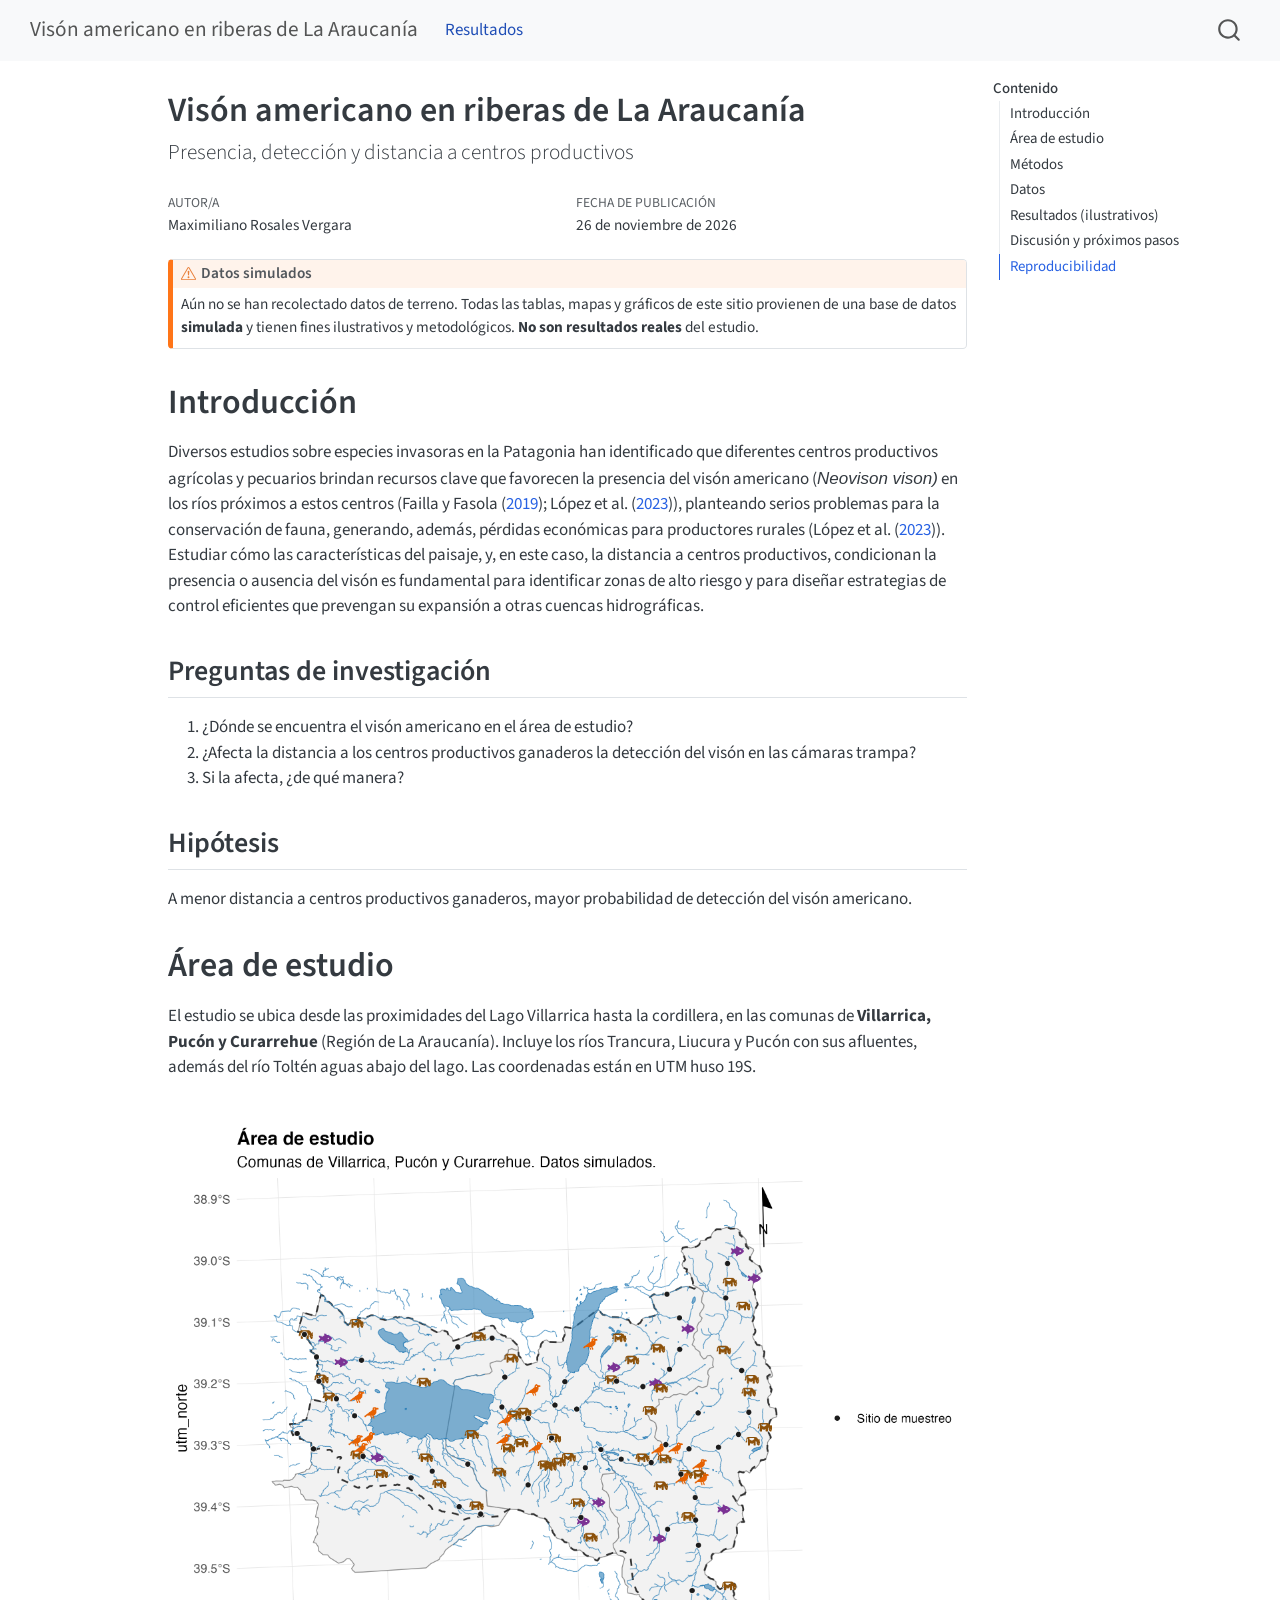
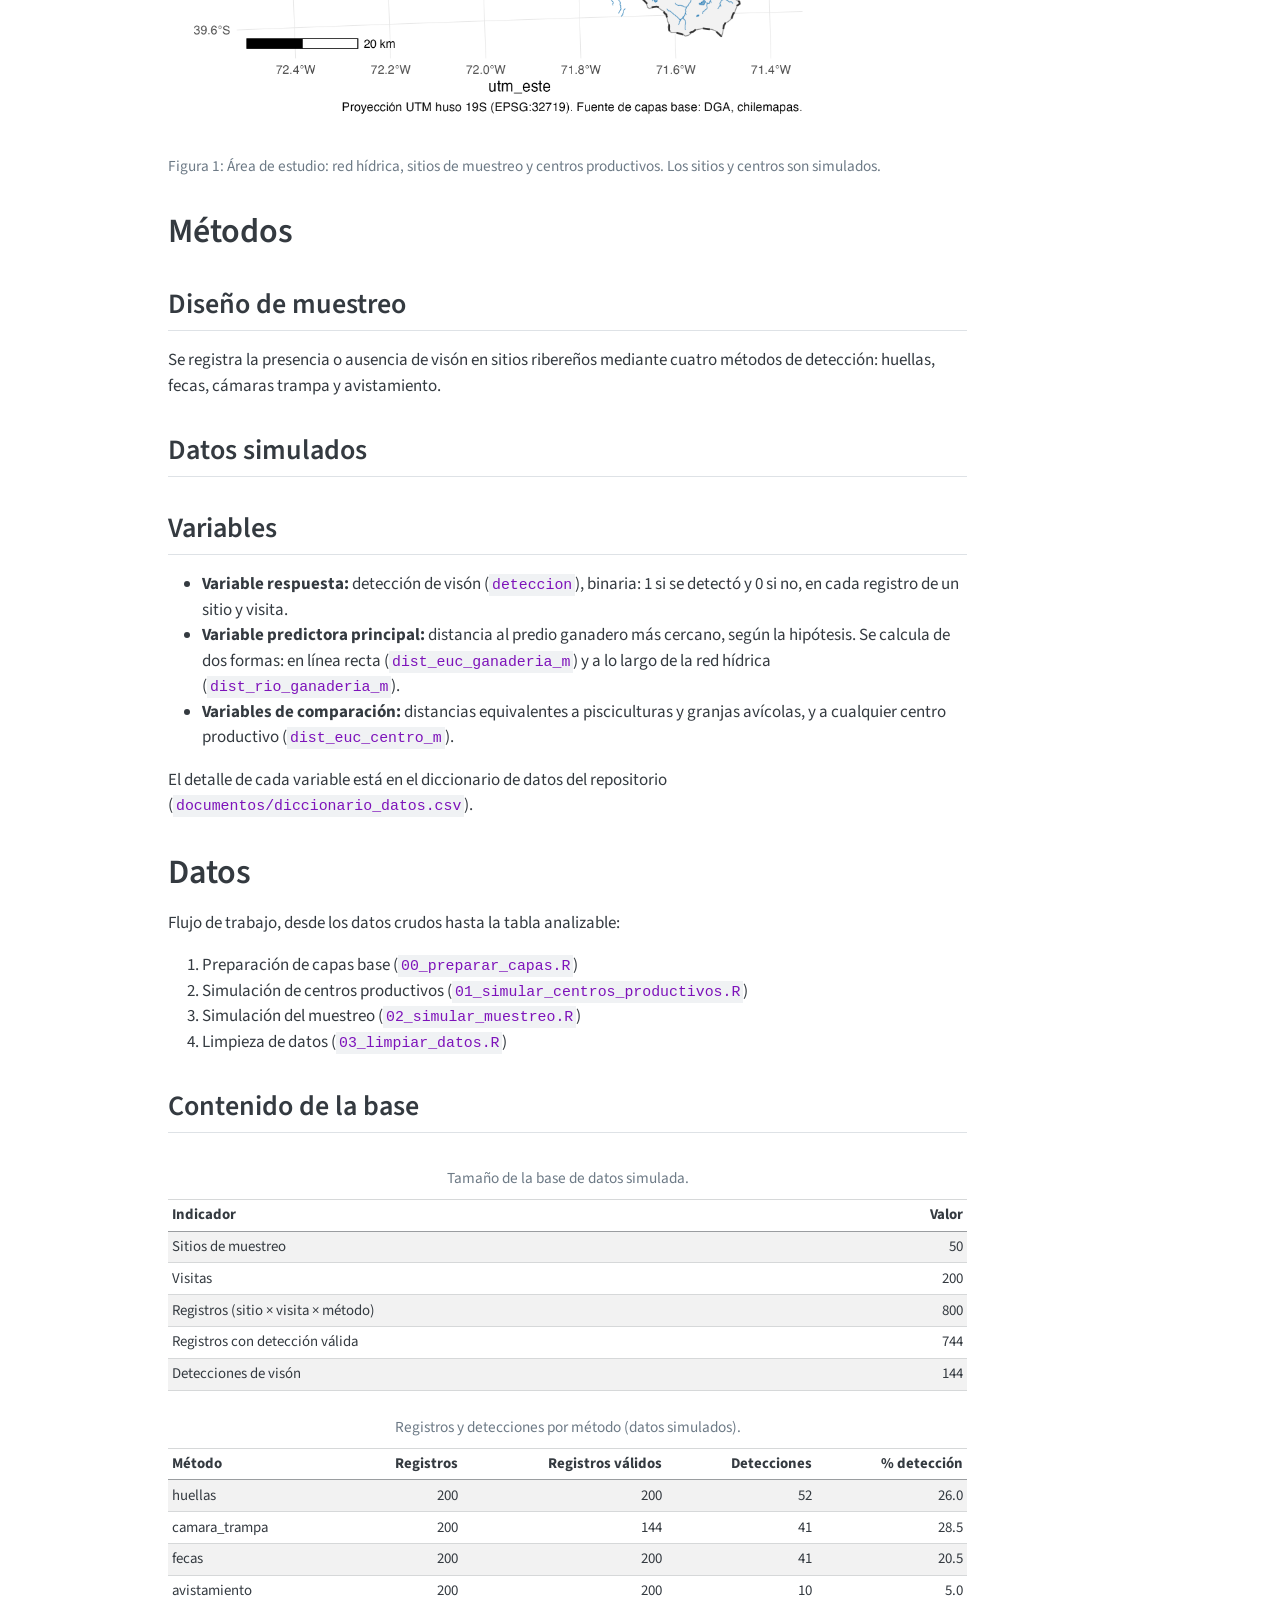
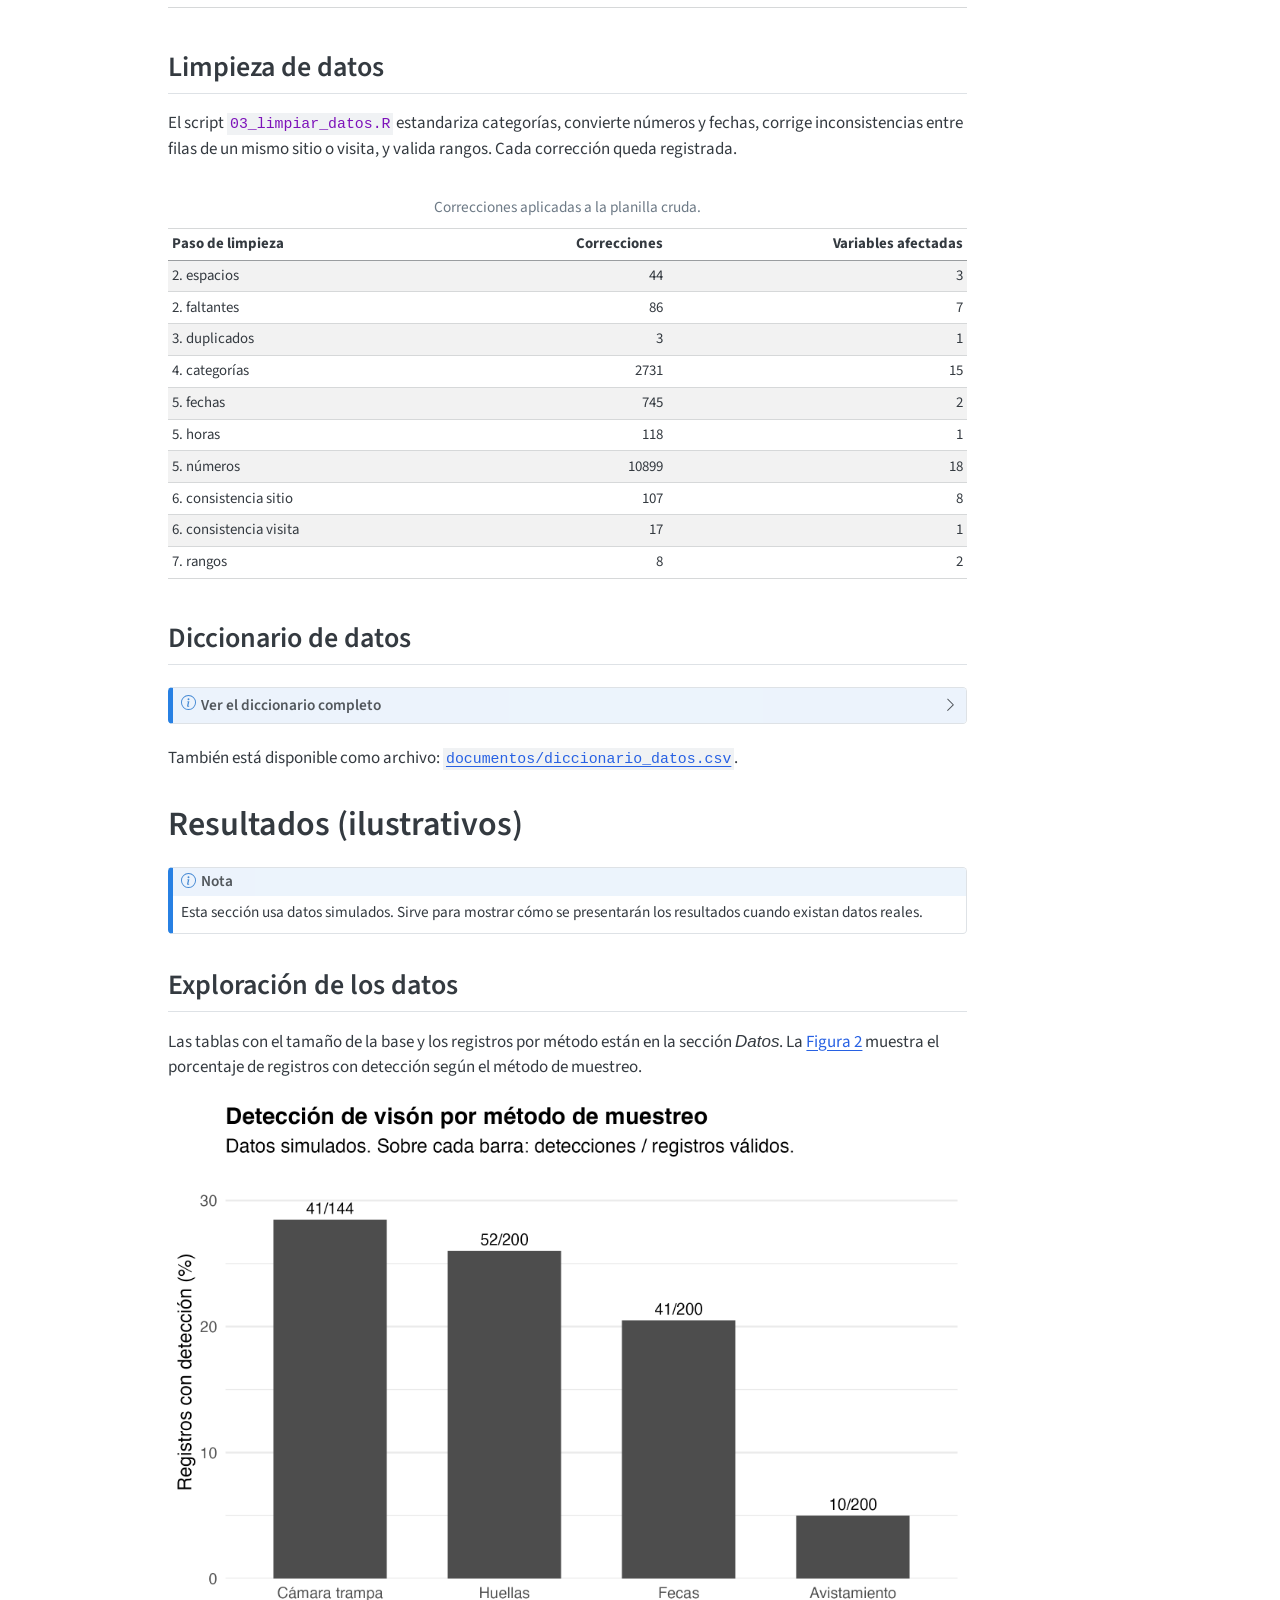
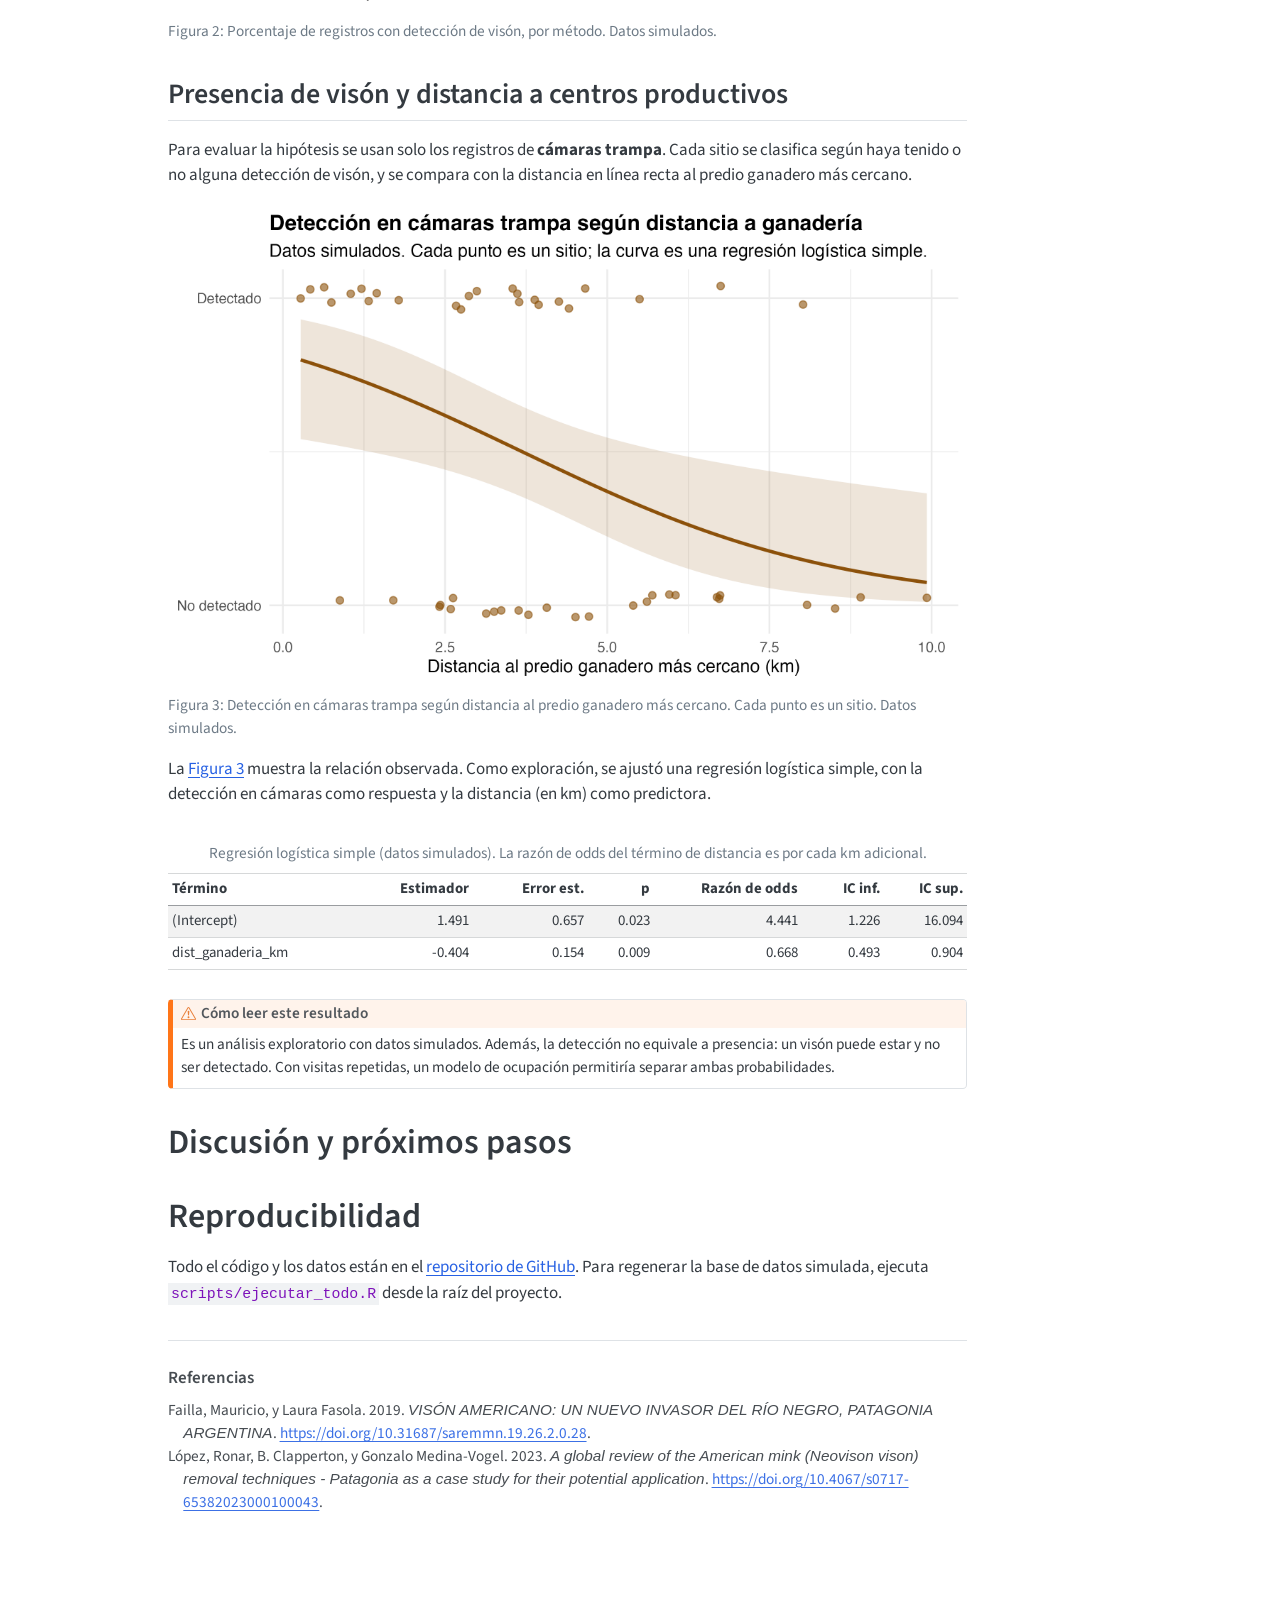
==== commit f4afdd69: "guardar render index" ====
--- a/docs/index.html
+++ b/docs/index.html
@@ -1189,11 +1189,94 @@
 </div>
 <section id="exploración-de-los-datos" class="level2">
 <h2 class="anchored" data-anchor-id="exploración-de-los-datos">Exploración de los datos</h2>
-<!-- TODO: número de sitios y visitas, detecciones por método. -->
+<p>Las tablas con el tamaño de la base y los registros por método están en la sección <em>Datos</em>. La <a href="#fig-metodos" class="quarto-xref">Figura&nbsp;2</a> muestra el porcentaje de registros con detección según el método de muestreo.</p>
+<div id="fig-metodos" class="quarto-float quarto-figure quarto-figure-center anchored" alt="Gráfico de barras con el porcentaje de detección de visón por método: cámara trampa, huellas, fecas y avistamiento">
+<figure class="quarto-float quarto-float-fig figure">
+<div aria-describedby="fig-metodos-caption-0ceaefa1-69ba-4598-a22c-09a6ac19f8ca">
+<img src="figures/detecciones_metodo.png" class="img-fluid figure-img" alt="Gráfico de barras con el porcentaje de detección de visón por método: cámara trampa, huellas, fecas y avistamiento">
+</div>
+<figcaption class="quarto-float-caption-bottom quarto-float-caption quarto-float-fig" id="fig-metodos-caption-0ceaefa1-69ba-4598-a22c-09a6ac19f8ca">
+Figura&nbsp;2: Porcentaje de registros con detección de visón, por método. Datos simulados.
+</figcaption>
+</figure>
+</div>
+<!-- TODO: interpretar la figura cuando la hayas revisado (qué método detecta más, y por qué podría ser en la simulación). -->
 </section>
 <section id="presencia-de-visón-y-distancia-a-centros-productivos" class="level2">
 <h2 class="anchored" data-anchor-id="presencia-de-visón-y-distancia-a-centros-productivos">Presencia de visón y distancia a centros productivos</h2>
-<!-- TODO: figura principal y, más adelante, modelo. -->
+<p>Para evaluar la hipótesis se usan solo los registros de <strong>cámaras trampa</strong>. Cada sitio se clasifica según haya tenido o no alguna detección de visón, y se compara con la distancia en línea recta al predio ganadero más cercano.</p>
+<div id="fig-distancia" class="quarto-float quarto-figure quarto-figure-center anchored" alt="Gráfico de puntos con la detección en cámaras trampa (sí o no) frente a la distancia a ganadería en kilómetros, con una curva de regresión logística">
+<figure class="quarto-float quarto-float-fig figure">
+<div aria-describedby="fig-distancia-caption-0ceaefa1-69ba-4598-a22c-09a6ac19f8ca">
+<img src="figures/deteccion_distancia_ganaderia.png" class="img-fluid figure-img" alt="Gráfico de puntos con la detección en cámaras trampa (sí o no) frente a la distancia a ganadería en kilómetros, con una curva de regresión logística">
+</div>
+<figcaption class="quarto-float-caption-bottom quarto-float-caption quarto-float-fig" id="fig-distancia-caption-0ceaefa1-69ba-4598-a22c-09a6ac19f8ca">
+Figura&nbsp;3: Detección en cámaras trampa según distancia al predio ganadero más cercano. Cada punto es un sitio. Datos simulados.
+</figcaption>
+</figure>
+</div>
+<p>La <a href="#fig-distancia" class="quarto-xref">Figura&nbsp;3</a> muestra la relación observada. Como exploración, se ajustó una regresión logística simple, con la detección en cámaras como respuesta y la distancia (en km) como predictora.</p>
+<div class="cell">
+<div class="cell-output-display">
+<table class="caption-top table table-sm table-striped small">
+<caption>Regresión logística simple (datos simulados). La razón de odds del término de distancia es por cada km adicional.</caption>
+<colgroup>
+<col style="width: 24%">
+<col style="width: 13%">
+<col style="width: 14%">
+<col style="width: 8%">
+<col style="width: 18%">
+<col style="width: 10%">
+<col style="width: 10%">
+</colgroup>
+<thead>
+<tr class="header">
+<th style="text-align: left;">Término</th>
+<th style="text-align: right;">Estimador</th>
+<th style="text-align: right;">Error est.</th>
+<th style="text-align: right;">p</th>
+<th style="text-align: right;">Razón de odds</th>
+<th style="text-align: right;">IC inf.</th>
+<th style="text-align: right;">IC sup.</th>
+</tr>
+</thead>
+<tbody>
+<tr class="odd">
+<td style="text-align: left;">(Intercept)</td>
+<td style="text-align: right;">1.491</td>
+<td style="text-align: right;">0.657</td>
+<td style="text-align: right;">0.023</td>
+<td style="text-align: right;">4.441</td>
+<td style="text-align: right;">1.226</td>
+<td style="text-align: right;">16.094</td>
+</tr>
+<tr class="even">
+<td style="text-align: left;">dist_ganaderia_km</td>
+<td style="text-align: right;">-0.404</td>
+<td style="text-align: right;">0.154</td>
+<td style="text-align: right;">0.009</td>
+<td style="text-align: right;">0.668</td>
+<td style="text-align: right;">0.493</td>
+<td style="text-align: right;">0.904</td>
+</tr>
+</tbody>
+</table>
+</div>
+</div>
+<div class="callout callout-style-default callout-warning callout-titled">
+<div class="callout-header d-flex align-content-center">
+<div class="callout-icon-container">
+<i class="callout-icon"></i>
+</div>
+<div class="callout-title-container flex-fill">
+<span class="screen-reader-only">Advertencia</span>Cómo leer este resultado
+</div>
+</div>
+<div class="callout-body-container callout-body">
+<p>Es un análisis exploratorio con datos simulados. Además, la detección no equivale a presencia: un visón puede estar y no ser detectado. Con visitas repetidas, un modelo de ocupación permitiría separar ambas probabilidades.</p>
+</div>
+</div>
+<!-- TODO: interpretar el sentido y la magnitud de la relación cuando hayas revisado la figura y la tabla. -->
 </section>
 </section>
 <section id="discusión-y-próximos-pasos" class="level1">
